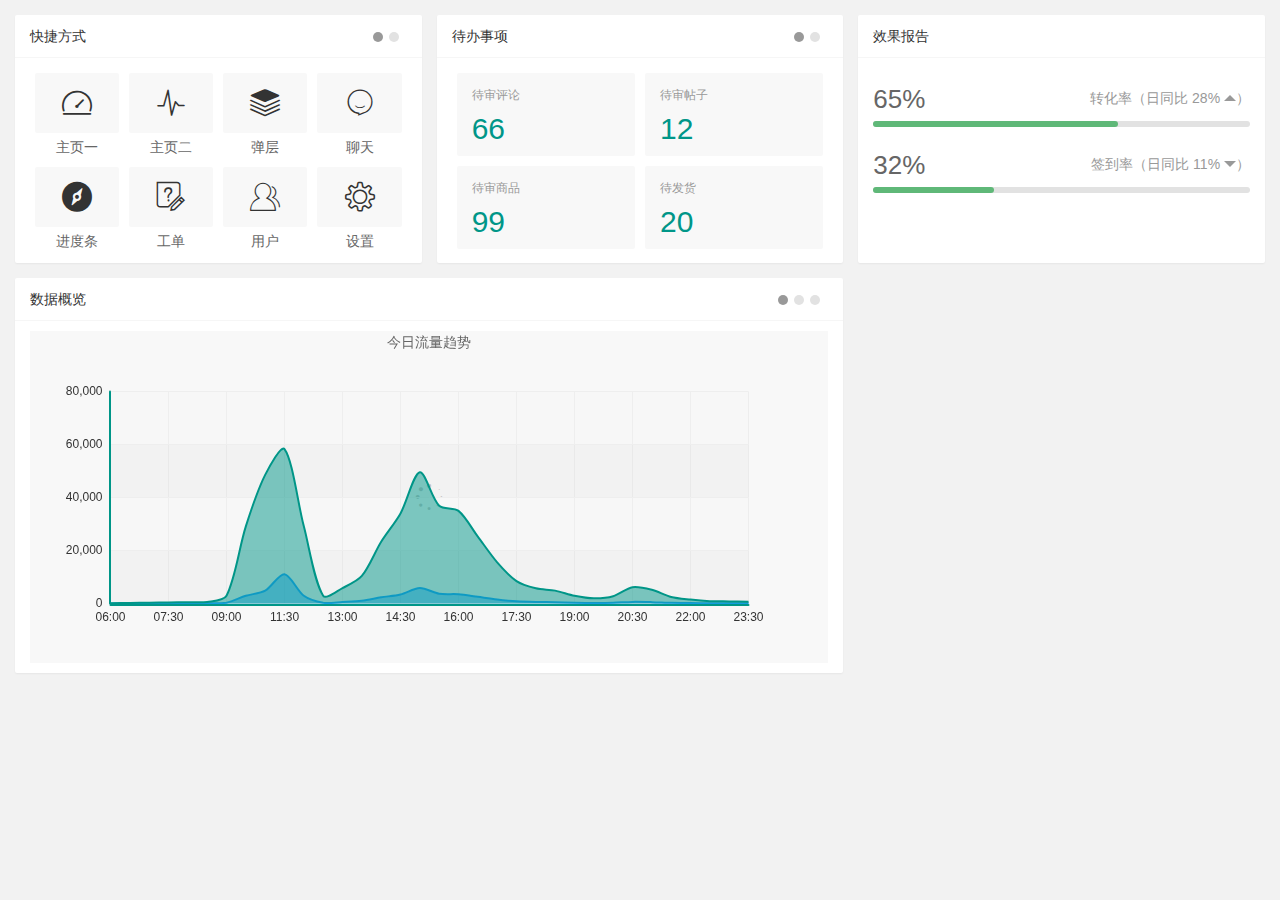
==== page/main.html @ 902f7e45 "a" ====
<!DOCTYPE html>
<html>

<head>
	<meta charset="utf-8">
	<title>首页--layui后台管理模板</title>
	<meta name="renderer" content="webkit">
	<meta http-equiv="X-UA-Compatible" content="IE=edge,chrome=1">
	<meta name="viewport" content="width=device-width, initial-scale=1, maximum-scale=1">
	<meta name="apple-mobile-web-app-status-bar-style" content="black">
	<meta name="apple-mobile-web-app-capable" content="yes">
	<meta name="format-detection" content="telephone=no">
	<link rel="stylesheet" href="../layui/css/layui.css" media="all" />
	<link rel="stylesheet" href="../css/main.css" media="all" />
</head>

<body class="childrenBody">
	<div class="layui-fluid">
		<div class="layui-row layui-col-space15">
			<div class="layui-col-md8">
				<div class="layui-row layui-col-space15">
					<div class="layui-col-md6">
						<div class="layui-card">
							<div class="layui-card-header">快捷方式</div>
							<div class="layui-card-body">
								<div class="layui-carousel layadmin-carousel layadmin-shortcut">
									<div carousel-item>
										<ul class="layui-row layui-col-space10">
											<li class="layui-col-xs3">
												<a data-url="page/404.html">
													<i class="layui-icon layui-icon-console"></i>
													<cite>主页一</cite>
												</a>
											</li>
											<li class="layui-col-xs3">
												<a data-url="home/homepage2.html">
													<i class="layui-icon layui-icon-chart"></i>
													<cite>主页二</cite>
												</a>
											</li>
											<li class="layui-col-xs3">
												<a data-url="component/layer/list.html">
													<i class="layui-icon layui-icon-template-1"></i>
													<cite>弹层</cite>
												</a>
											</li>
											<li class="layui-col-xs3">
												<a layadmin-event="im">
													<i class="layui-icon layui-icon-chat"></i>
													<cite>聊天</cite>
												</a>
											</li>
											<li class="layui-col-xs3">
												<a data-url="component/progress/index.html">
													<i class="layui-icon layui-icon-find-fill"></i>
													<cite>进度条</cite>
												</a>
											</li>
											<li class="layui-col-xs3">
												<a data-url="app/workorder/list.html">
													<i class="layui-icon layui-icon-survey"></i>
													<cite>工单</cite>
												</a>
											</li>
											<li class="layui-col-xs3">
												<a data-url="user/user/list.html">
													<i class="layui-icon layui-icon-user"></i>
													<cite>用户</cite>
												</a>
											</li>
											<li class="layui-col-xs3">
												<a data-url="set/system/website.html">
													<i class="layui-icon layui-icon-set"></i>
													<cite>设置</cite>
												</a>
											</li>
										</ul>
										<ul class="layui-row layui-col-space10">
											<li class="layui-col-xs3">
												<a data-url="home/homepage1.html">
													<i class="layui-icon layui-icon-console"></i>
													<cite>主页一</cite>
												</a>
											</li>
											<li class="layui-col-xs3">
												<a data-url="home/homepage2.html">
													<i class="layui-icon layui-icon-chart"></i>
													<cite>主页二</cite>
												</a>
											</li>
										</ul>
									</div>
								</div>
							</div>
						</div>
					</div>
					<div class="layui-col-md6">
						<div class="layui-card">
							<div class="layui-card-header">待办事项</div>
							<div class="layui-card-body">
								<div class="layui-carousel layadmin-carousel layadmin-backlog">
									<div carousel-item>
										<ul class="layui-row layui-col-space10">
											<li class="layui-col-xs6">
												<a data-url="app/content/comment.html" class="layadmin-backlog-body">
													<h3>待审评论</h3>
													<p><cite>66</cite></p>
												</a>
											</li>
											<li class="layui-col-xs6">
												<a data-url="app/forum/list.html" class="layadmin-backlog-body">
													<h3>待审帖子</h3>
													<p><cite>12</cite></p>
												</a>
											</li>
											<li class="layui-col-xs6">
												<a data-url="template/goodslist.html" class="layadmin-backlog-body">
													<h3>待审商品</h3>
													<p><cite>99</cite></p>
												</a>
											</li>
											<li class="layui-col-xs6">
												<a href="javascript:;" onclick="layer.tips('不跳转', this, {tips: 3});"
													class="layadmin-backlog-body">
													<h3>待发货</h3>
													<p><cite>20</cite></p>
												</a>
											</li>
										</ul>
										<ul class="layui-row layui-col-space10">
											<li class="layui-col-xs6">
												<a href="javascript:;" class="layadmin-backlog-body">
													<h3>待审友情链接</h3>
													<p><cite style="color: #FF5722;">5</cite></p>
												</a>
											</li>
										</ul>
									</div>
								</div>
							</div>
						</div>
					</div>
					<div class="layui-col-md12">
						<div class="layui-card">
							<div class="layui-card-header">数据概览</div>
							<div class="layui-card-body">

								<div class="layui-carousel layadmin-carousel layadmin-dataview" data-anim="fade"
									lay-filter="carousel-dataview">
									<div carousel-item id="carousel-dataview">
										<div><i class="layui-icon layui-icon-loading1 layadmin-loading"></i></div>
										<div></div>
										<div></div>
									</div>
								</div>

							</div>
						</div>
					</div>
				</div>
			</div>
			<div class="layui-col-md4">
				<div class="layui-card">
					<div class="layui-card-header">效果报告</div>
					<div class="layui-card-body layadmin-takerates">
						<div class="layui-progress" lay-showPercent="yes">
							<h3>转化率（日同比 28% <span class="layui-edge layui-edge-top" lay-tips="增长"
									lay-offset="-15"></span>）</h3>
							<div class="layui-progress-bar" lay-percent="65%"></div>
						</div>
						<div class="layui-progress" lay-showPercent="yes">
							<h3>签到率（日同比 11% <span class="layui-edge layui-edge-bottom" lay-tips="下降"
									lay-offset="-15"></span>）</h3>
							<div class="layui-progress-bar" lay-percent="32%"></div>
						</div>
					</div>
				</div>
			</div>
		</div>
	</div>

	<script type="text/javascript" src="../layui/layui.js"></script>
	<script type="text/javascript" src="../js/main.js"></script>
</body>

</html>
---- layui/css/layui.css ----
/** layui-v2.5.5 MIT License By https://www.layui.com */
 .layui-inline,img{display:inline-block;vertical-align:middle}h1,h2,h3,h4,h5,h6{font-weight:400}.layui-edge,.layui-header,.layui-inline,.layui-main{position:relative}.layui-body,.layui-edge,.layui-elip{overflow:hidden}.layui-btn,.layui-edge,.layui-inline,img{vertical-align:middle}.layui-btn,.layui-disabled,.layui-icon,.layui-unselect{-moz-user-select:none;-webkit-user-select:none;-ms-user-select:none}.layui-elip,.layui-form-checkbox span,.layui-form-pane .layui-form-label{text-overflow:ellipsis;white-space:nowrap}.layui-breadcrumb,.layui-tree-btnGroup{visibility:hidden}blockquote,body,button,dd,div,dl,dt,form,h1,h2,h3,h4,h5,h6,input,li,ol,p,pre,td,textarea,th,ul{margin:0;padding:0;-webkit-tap-highlight-color:rgba(0,0,0,0)}a:active,a:hover{outline:0}img{border:none}li{list-style:none}table{border-collapse:collapse;border-spacing:0}h4,h5,h6{font-size:100%}button,input,optgroup,option,select,textarea{font-family:inherit;font-size:inherit;font-style:inherit;font-weight:inherit;outline:0}pre{white-space:pre-wrap;white-space:-moz-pre-wrap;white-space:-pre-wrap;white-space:-o-pre-wrap;word-wrap:break-word}body{line-height:24px;font:14px Helvetica Neue,Helvetica,PingFang SC,Tahoma,Arial,sans-serif}hr{height:1px;margin:10px 0;border:0;clear:both}a{color:#333;text-decoration:none}a:hover{color:#777}a cite{font-style:normal;*cursor:pointer}.layui-border-box,.layui-border-box *{box-sizing:border-box}.layui-box,.layui-box *{box-sizing:content-box}.layui-clear{clear:both;*zoom:1}.layui-clear:after{content:'\20';clear:both;*zoom:1;display:block;height:0}.layui-inline{*display:inline;*zoom:1}.layui-edge{display:inline-block;width:0;height:0;border-width:6px;border-style:dashed;border-color:transparent}.layui-edge-top{top:-4px;border-bottom-color:#999;border-bottom-style:solid}.layui-edge-right{border-left-color:#999;border-left-style:solid}.layui-edge-bottom{top:2px;border-top-color:#999;border-top-style:solid}.layui-edge-left{border-right-color:#999;border-right-style:solid}.layui-disabled,.layui-disabled:hover{color:#d2d2d2!important;cursor:not-allowed!important}.layui-circle{border-radius:100%}.layui-show{display:block!important}.layui-hide{display:none!important}@font-face{font-family:layui-icon;src:url(../font/iconfont.eot?v=250);src:url(../font/iconfont.eot?v=250#iefix) format('embedded-opentype'),url(../font/iconfont.woff2?v=250) format('woff2'),url(../font/iconfont.woff?v=250) format('woff'),url(../font/iconfont.ttf?v=250) format('truetype'),url(../font/iconfont.svg?v=250#layui-icon) format('svg')}.layui-icon{font-family:layui-icon!important;font-size:16px;font-style:normal;-webkit-font-smoothing:antialiased;-moz-osx-font-smoothing:grayscale}.layui-icon-reply-fill:before{content:"\e611"}.layui-icon-set-fill:before{content:"\e614"}.layui-icon-menu-fill:before{content:"\e60f"}.layui-icon-search:before{content:"\e615"}.layui-icon-share:before{content:"\e641"}.layui-icon-set-sm:before{content:"\e620"}.layui-icon-engine:before{content:"\e628"}.layui-icon-close:before{content:"\1006"}.layui-icon-close-fill:before{content:"\1007"}.layui-icon-chart-screen:before{content:"\e629"}.layui-icon-star:before{content:"\e600"}.layui-icon-circle-dot:before{content:"\e617"}.layui-icon-chat:before{content:"\e606"}.layui-icon-release:before{content:"\e609"}.layui-icon-list:before{content:"\e60a"}.layui-icon-chart:before{content:"\e62c"}.layui-icon-ok-circle:before{content:"\1005"}.layui-icon-layim-theme:before{content:"\e61b"}.layui-icon-table:before{content:"\e62d"}.layui-icon-right:before{content:"\e602"}.layui-icon-left:before{content:"\e603"}.layui-icon-cart-simple:before{content:"\e698"}.layui-icon-face-cry:before{content:"\e69c"}.layui-icon-face-smile:before{content:"\e6af"}.layui-icon-survey:before{content:"\e6b2"}.layui-icon-tree:before{content:"\e62e"}.layui-icon-upload-circle:before{content:"\e62f"}.layui-icon-add-circle:before{content:"\e61f"}.layui-icon-download-circle:before{content:"\e601"}.layui-icon-templeate-1:before{content:"\e630"}.layui-icon-util:before{content:"\e631"}.layui-icon-face-surprised:before{content:"\e664"}.layui-icon-edit:before{content:"\e642"}.layui-icon-speaker:before{content:"\e645"}.layui-icon-down:before{content:"\e61a"}.layui-icon-file:before{content:"\e621"}.layui-icon-layouts:before{content:"\e632"}.layui-icon-rate-half:before{content:"\e6c9"}.layui-icon-add-circle-fine:before{content:"\e608"}.layui-icon-prev-circle:before{content:"\e633"}.layui-icon-read:before{content:"\e705"}.layui-icon-404:before{content:"\e61c"}.layui-icon-carousel:before{content:"\e634"}.layui-icon-help:before{content:"\e607"}.layui-icon-code-circle:before{content:"\e635"}.layui-icon-water:before{content:"\e636"}.layui-icon-username:before{content:"\e66f"}.layui-icon-find-fill:before{content:"\e670"}.layui-icon-about:before{content:"\e60b"}.layui-icon-location:before{content:"\e715"}.layui-icon-up:before{content:"\e619"}.layui-icon-pause:before{content:"\e651"}.layui-icon-date:before{content:"\e637"}.layui-icon-layim-uploadfile:before{content:"\e61d"}.layui-icon-delete:before{content:"\e640"}.layui-icon-play:before{content:"\e652"}.layui-icon-top:before{content:"\e604"}.layui-icon-friends:before{content:"\e612"}.layui-icon-refresh-3:before{content:"\e9aa"}.layui-icon-ok:before{content:"\e605"}.layui-icon-layer:before{content:"\e638"}.layui-icon-face-smile-fine:before{content:"\e60c"}.layui-icon-dollar:before{content:"\e659"}.layui-icon-group:before{content:"\e613"}.layui-icon-layim-download:before{content:"\e61e"}.layui-icon-picture-fine:before{content:"\e60d"}.layui-icon-link:before{content:"\e64c"}.layui-icon-diamond:before{content:"\e735"}.layui-icon-log:before{content:"\e60e"}.layui-icon-rate-solid:before{content:"\e67a"}.layui-icon-fonts-del:before{content:"\e64f"}.layui-icon-unlink:before{content:"\e64d"}.layui-icon-fonts-clear:before{content:"\e639"}.layui-icon-triangle-r:before{content:"\e623"}.layui-icon-circle:before{content:"\e63f"}.layui-icon-radio:before{content:"\e643"}.layui-icon-align-center:before{content:"\e647"}.layui-icon-align-right:before{content:"\e648"}.layui-icon-align-left:before{content:"\e649"}.layui-icon-loading-1:before{content:"\e63e"}.layui-icon-return:before{content:"\e65c"}.layui-icon-fonts-strong:before{content:"\e62b"}.layui-icon-upload:before{content:"\e67c"}.layui-icon-dialogue:before{content:"\e63a"}.layui-icon-video:before{content:"\e6ed"}.layui-icon-headset:before{content:"\e6fc"}.layui-icon-cellphone-fine:before{content:"\e63b"}.layui-icon-add-1:before{content:"\e654"}.layui-icon-face-smile-b:before{content:"\e650"}.layui-icon-fonts-html:before{content:"\e64b"}.layui-icon-form:before{content:"\e63c"}.layui-icon-cart:before{content:"\e657"}.layui-icon-camera-fill:before{content:"\e65d"}.layui-icon-tabs:before{content:"\e62a"}.layui-icon-fonts-code:before{content:"\e64e"}.layui-icon-fire:before{content:"\e756"}.layui-icon-set:before{content:"\e716"}.layui-icon-fonts-u:before{content:"\e646"}.layui-icon-triangle-d:before{content:"\e625"}.layui-icon-tips:before{content:"\e702"}.layui-icon-picture:before{content:"\e64a"}.layui-icon-more-vertical:before{content:"\e671"}.layui-icon-flag:before{content:"\e66c"}.layui-icon-loading:before{content:"\e63d"}.layui-icon-fonts-i:before{content:"\e644"}.layui-icon-refresh-1:before{content:"\e666"}.layui-icon-rmb:before{content:"\e65e"}.layui-icon-home:before{content:"\e68e"}.layui-icon-user:before{content:"\e770"}.layui-icon-notice:before{content:"\e667"}.layui-icon-login-weibo:before{content:"\e675"}.layui-icon-voice:before{content:"\e688"}.layui-icon-upload-drag:before{content:"\e681"}.layui-icon-login-qq:before{content:"\e676"}.layui-icon-snowflake:before{content:"\e6b1"}.layui-icon-file-b:before{content:"\e655"}.layui-icon-template:before{content:"\e663"}.layui-icon-auz:before{content:"\e672"}.layui-icon-console:before{content:"\e665"}.layui-icon-app:before{content:"\e653"}.layui-icon-prev:before{content:"\e65a"}.layui-icon-website:before{content:"\e7ae"}.layui-icon-next:before{content:"\e65b"}.layui-icon-component:before{content:"\e857"}.layui-icon-more:before{content:"\e65f"}.layui-icon-login-wechat:before{content:"\e677"}.layui-icon-shrink-right:before{content:"\e668"}.layui-icon-spread-left:before{content:"\e66b"}.layui-icon-camera:before{content:"\e660"}.layui-icon-note:before{content:"\e66e"}.layui-icon-refresh:before{content:"\e669"}.layui-icon-female:before{content:"\e661"}.layui-icon-male:before{content:"\e662"}.layui-icon-password:before{content:"\e673"}.layui-icon-senior:before{content:"\e674"}.layui-icon-theme:before{content:"\e66a"}.layui-icon-tread:before{content:"\e6c5"}.layui-icon-praise:before{content:"\e6c6"}.layui-icon-star-fill:before{content:"\e658"}.layui-icon-rate:before{content:"\e67b"}.layui-icon-template-1:before{content:"\e656"}.layui-icon-vercode:before{content:"\e679"}.layui-icon-cellphone:before{content:"\e678"}.layui-icon-screen-full:before{content:"\e622"}.layui-icon-screen-restore:before{content:"\e758"}.layui-icon-cols:before{content:"\e610"}.layui-icon-export:before{content:"\e67d"}.layui-icon-print:before{content:"\e66d"}.layui-icon-slider:before{content:"\e714"}.layui-icon-addition:before{content:"\e624"}.layui-icon-subtraction:before{content:"\e67e"}.layui-icon-service:before{content:"\e626"}.layui-icon-transfer:before{content:"\e691"}.layui-main{width:1140px;margin:0 auto}.layui-header{z-index:1000;height:60px}.layui-header a:hover{transition:all .5s;-webkit-transition:all .5s}.layui-side{position:fixed;left:0;top:0;bottom:0;z-index:999;width:200px;overflow-x:hidden}.layui-side-scroll{position:relative;width:220px;height:100%;overflow-x:hidden}.layui-body{position:absolute;left:200px;right:0;top:0;bottom:0;z-index:998;width:auto;overflow-y:auto;box-sizing:border-box}.layui-layout-body{overflow:hidden}.layui-layout-admin .layui-header{background-color:#23262E}.layui-layout-admin .layui-side{top:60px;width:200px;overflow-x:hidden}.layui-layout-admin .layui-body{position:fixed;top:60px;bottom:0}.layui-layout-admin .layui-main{width:auto;margin:0 15px}.layui-layout-admin .layui-footer{position:fixed;left:200px;right:0;bottom:0;height:44px;line-height:44px;padding:0 15px;background-color:#eee}.layui-layout-admin .layui-logo{position:absolute;left:0;top:0;width:200px;height:100%;line-height:60px;text-align:center;color:#009688;font-size:16px}.layui-layout-admin .layui-header .layui-nav{background:0 0}.layui-layout-left{position:absolute!important;left:200px;top:0}.layui-layout-right{position:absolute!important;right:0;top:0}.layui-container{position:relative;margin:0 auto;padding:0 15px;box-sizing:border-box}.layui-fluid{position:relative;margin:0 auto;padding:0 15px}.layui-row:after,.layui-row:before{content:'';display:block;clear:both}.layui-col-lg1,.layui-col-lg10,.layui-col-lg11,.layui-col-lg12,.layui-col-lg2,.layui-col-lg3,.layui-col-lg4,.layui-col-lg5,.layui-col-lg6,.layui-col-lg7,.layui-col-lg8,.layui-col-lg9,.layui-col-md1,.layui-col-md10,.layui-col-md11,.layui-col-md12,.layui-col-md2,.layui-col-md3,.layui-col-md4,.layui-col-md5,.layui-col-md6,.layui-col-md7,.layui-col-md8,.layui-col-md9,.layui-col-sm1,.layui-col-sm10,.layui-col-sm11,.layui-col-sm12,.layui-col-sm2,.layui-col-sm3,.layui-col-sm4,.layui-col-sm5,.layui-col-sm6,.layui-col-sm7,.layui-col-sm8,.layui-col-sm9,.layui-col-xs1,.layui-col-xs10,.layui-col-xs11,.layui-col-xs12,.layui-col-xs2,.layui-col-xs3,.layui-col-xs4,.layui-col-xs5,.layui-col-xs6,.layui-col-xs7,.layui-col-xs8,.layui-col-xs9{position:relative;display:block;box-sizing:border-box}.layui-col-xs1,.layui-col-xs10,.layui-col-xs11,.layui-col-xs12,.layui-col-xs2,.layui-col-xs3,.layui-col-xs4,.layui-col-xs5,.layui-col-xs6,.layui-col-xs7,.layui-col-xs8,.layui-col-xs9{float:left}.layui-col-xs1{width:8.33333333%}.layui-col-xs2{width:16.66666667%}.layui-col-xs3{width:25%}.layui-col-xs4{width:33.33333333%}.layui-col-xs5{width:41.66666667%}.layui-col-xs6{width:50%}.layui-col-xs7{width:58.33333333%}.layui-col-xs8{width:66.66666667%}.layui-col-xs9{width:75%}.layui-col-xs10{width:83.33333333%}.layui-col-xs11{width:91.66666667%}.layui-col-xs12{width:100%}.layui-col-xs-offset1{margin-left:8.33333333%}.layui-col-xs-offset2{margin-left:16.66666667%}.layui-col-xs-offset3{margin-left:25%}.layui-col-xs-offset4{margin-left:33.33333333%}.layui-col-xs-offset5{margin-left:41.66666667%}.layui-col-xs-offset6{margin-left:50%}.layui-col-xs-offset7{margin-left:58.33333333%}.layui-col-xs-offset8{margin-left:66.66666667%}.layui-col-xs-offset9{margin-left:75%}.layui-col-xs-offset10{margin-left:83.33333333%}.layui-col-xs-offset11{margin-left:91.66666667%}.layui-col-xs-offset12{margin-left:100%}@media screen and (max-width:768px){.layui-hide-xs{display:none!important}.layui-show-xs-block{display:block!important}.layui-show-xs-inline{display:inline!important}.layui-show-xs-inline-block{display:inline-block!important}}@media screen and (min-width:768px){.layui-container{width:750px}.layui-hide-sm{display:none!important}.layui-show-sm-block{display:block!important}.layui-show-sm-inline{display:inline!important}.layui-show-sm-inline-block{display:inline-block!important}.layui-col-sm1,.layui-col-sm10,.layui-col-sm11,.layui-col-sm12,.layui-col-sm2,.layui-col-sm3,.layui-col-sm4,.layui-col-sm5,.layui-col-sm6,.layui-col-sm7,.layui-col-sm8,.layui-col-sm9{float:left}.layui-col-sm1{width:8.33333333%}.layui-col-sm2{width:16.66666667%}.layui-col-sm3{width:25%}.layui-col-sm4{width:33.33333333%}.layui-col-sm5{width:41.66666667%}.layui-col-sm6{width:50%}.layui-col-sm7{width:58.33333333%}.layui-col-sm8{width:66.66666667%}.layui-col-sm9{width:75%}.layui-col-sm10{width:83.33333333%}.layui-col-sm11{width:91.66666667%}.layui-col-sm12{width:100%}.layui-col-sm-offset1{margin-left:8.33333333%}.layui-col-sm-offset2{margin-left:16.66666667%}.layui-col-sm-offset3{margin-left:25%}.layui-col-sm-offset4{margin-left:33.33333333%}.layui-col-sm-offset5{margin-left:41.66666667%}.layui-col-sm-offset6{margin-left:50%}.layui-col-sm-offset7{margin-left:58.33333333%}.layui-col-sm-offset8{margin-left:66.66666667%}.layui-col-sm-offset9{margin-left:75%}.layui-col-sm-offset10{margin-left:83.33333333%}.layui-col-sm-offset11{margin-left:91.66666667%}.layui-col-sm-offset12{margin-left:100%}}@media screen and (min-width:992px){.layui-container{width:970px}.layui-hide-md{display:none!important}.layui-show-md-block{display:block!important}.layui-show-md-inline{display:inline!important}.layui-show-md-inline-block{display:inline-block!important}.layui-col-md1,.layui-col-md10,.layui-col-md11,.layui-col-md12,.layui-col-md2,.layui-col-md3,.layui-col-md4,.layui-col-md5,.layui-col-md6,.layui-col-md7,.layui-col-md8,.layui-col-md9{float:left}.layui-col-md1{width:8.33333333%}.layui-col-md2{width:16.66666667%}.layui-col-md3{width:25%}.layui-col-md4{width:33.33333333%}.layui-col-md5{width:41.66666667%}.layui-col-md6{width:50%}.layui-col-md7{width:58.33333333%}.layui-col-md8{width:66.66666667%}.layui-col-md9{width:75%}.layui-col-md10{width:83.33333333%}.layui-col-md11{width:91.66666667%}.layui-col-md12{width:100%}.layui-col-md-offset1{margin-left:8.33333333%}.layui-col-md-offset2{margin-left:16.66666667%}.layui-col-md-offset3{margin-left:25%}.layui-col-md-offset4{margin-left:33.33333333%}.layui-col-md-offset5{margin-left:41.66666667%}.layui-col-md-offset6{margin-left:50%}.layui-col-md-offset7{margin-left:58.33333333%}.layui-col-md-offset8{margin-left:66.66666667%}.layui-col-md-offset9{margin-left:75%}.layui-col-md-offset10{margin-left:83.33333333%}.layui-col-md-offset11{margin-left:91.66666667%}.layui-col-md-offset12{margin-left:100%}}@media screen and (min-width:1200px){.layui-container{width:1170px}.layui-hide-lg{display:none!important}.layui-show-lg-block{display:block!important}.layui-show-lg-inline{display:inline!important}.layui-show-lg-inline-block{display:inline-block!important}.layui-col-lg1,.layui-col-lg10,.layui-col-lg11,.layui-col-lg12,.layui-col-lg2,.layui-col-lg3,.layui-col-lg4,.layui-col-lg5,.layui-col-lg6,.layui-col-lg7,.layui-col-lg8,.layui-col-lg9{float:left}.layui-col-lg1{width:8.33333333%}.layui-col-lg2{width:16.66666667%}.layui-col-lg3{width:25%}.layui-col-lg4{width:33.33333333%}.layui-col-lg5{width:41.66666667%}.layui-col-lg6{width:50%}.layui-col-lg7{width:58.33333333%}.layui-col-lg8{width:66.66666667%}.layui-col-lg9{width:75%}.layui-col-lg10{width:83.33333333%}.layui-col-lg11{width:91.66666667%}.layui-col-lg12{width:100%}.layui-col-lg-offset1{margin-left:8.33333333%}.layui-col-lg-offset2{margin-left:16.66666667%}.layui-col-lg-offset3{margin-left:25%}.layui-col-lg-offset4{margin-left:33.33333333%}.layui-col-lg-offset5{margin-left:41.66666667%}.layui-col-lg-offset6{margin-left:50%}.layui-col-lg-offset7{margin-left:58.33333333%}.layui-col-lg-offset8{margin-left:66.66666667%}.layui-col-lg-offset9{margin-left:75%}.layui-col-lg-offset10{margin-left:83.33333333%}.layui-col-lg-offset11{margin-left:91.66666667%}.layui-col-lg-offset12{margin-left:100%}}.layui-col-space1{margin:-.5px}.layui-col-space1>*{padding:.5px}.layui-col-space3{margin:-1.5px}.layui-col-space3>*{padding:1.5px}.layui-col-space5{margin:-2.5px}.layui-col-space5>*{padding:2.5px}.layui-col-space8{margin:-3.5px}.layui-col-space8>*{padding:3.5px}.layui-col-space10{margin:-5px}.layui-col-space10>*{padding:5px}.layui-col-space12{margin:-6px}.layui-col-space12>*{padding:6px}.layui-col-space15{margin:-7.5px}.layui-col-space15>*{padding:7.5px}.layui-col-space18{margin:-9px}.layui-col-space18>*{padding:9px}.layui-col-space20{margin:-10px}.layui-col-space20>*{padding:10px}.layui-col-space22{margin:-11px}.layui-col-space22>*{padding:11px}.layui-col-space25{margin:-12.5px}.layui-col-space25>*{padding:12.5px}.layui-col-space30{margin:-15px}.layui-col-space30>*{padding:15px}.layui-btn,.layui-input,.layui-select,.layui-textarea,.layui-upload-button{outline:0;-webkit-appearance:none;transition:all .3s;-webkit-transition:all .3s;box-sizing:border-box}.layui-elem-quote{margin-bottom:10px;padding:15px;line-height:22px;border-left:5px solid #009688;border-radius:0 2px 2px 0;background-color:#f2f2f2}.layui-quote-nm{border-style:solid;border-width:1px 1px 1px 5px;background:0 0}.layui-elem-field{margin-bottom:10px;padding:0;border-width:1px;border-style:solid}.layui-elem-field legend{margin-left:20px;padding:0 10px;font-size:20px;font-weight:300}.layui-field-title{margin:10px 0 20px;border-width:1px 0 0}.layui-field-box{padding:10px 15px}.layui-field-title .layui-field-box{padding:10px 0}.layui-progress{position:relative;height:6px;border-radius:20px;background-color:#e2e2e2}.layui-progress-bar{position:absolute;left:0;top:0;width:0;max-width:100%;height:6px;border-radius:20px;text-align:right;background-color:#5FB878;transition:all .3s;-webkit-transition:all .3s}.layui-progress-big,.layui-progress-big .layui-progress-bar{height:18px;line-height:18px}.layui-progress-text{position:relative;top:-20px;line-height:18px;font-size:12px;color:#666}.layui-progress-big .layui-progress-text{position:static;padding:0 10px;color:#fff}.layui-collapse{border-width:1px;border-style:solid;border-radius:2px}.layui-colla-content,.layui-colla-item{border-top-width:1px;border-top-style:solid}.layui-colla-item:first-child{border-top:none}.layui-colla-title{position:relative;height:42px;line-height:42px;padding:0 15px 0 35px;color:#333;background-color:#f2f2f2;cursor:pointer;font-size:14px;overflow:hidden}.layui-colla-content{display:none;padding:10px 15px;line-height:22px;color:#666}.layui-colla-icon{position:absolute;left:15px;top:0;font-size:14px}.layui-card{margin-bottom:15px;border-radius:2px;background-color:#fff;box-shadow:0 1px 2px 0 rgba(0,0,0,.05)}.layui-card:last-child{margin-bottom:0}.layui-card-header{position:relative;height:42px;line-height:42px;padding:0 15px;border-bottom:1px solid #f6f6f6;color:#333;border-radius:2px 2px 0 0;font-size:14px}.layui-bg-black,.layui-bg-blue,.layui-bg-cyan,.layui-bg-green,.layui-bg-orange,.layui-bg-red{color:#fff!important}.layui-card-body{position:relative;padding:10px 15px;line-height:24px}.layui-card-body[pad15]{padding:15px}.layui-card-body[pad20]{padding:20px}.layui-card-body .layui-table{margin:5px 0}.layui-card .layui-tab{margin:0}.layui-panel-window{position:relative;padding:15px;border-radius:0;border-top:5px solid #E6E6E6;background-color:#fff}.layui-auxiliar-moving{position:fixed;left:0;right:0;top:0;bottom:0;width:100%;height:100%;background:0 0;z-index:9999999999}.layui-form-label,.layui-form-mid,.layui-form-select,.layui-input-block,.layui-input-inline,.layui-textarea{position:relative}.layui-bg-red{background-color:#FF5722!important}.layui-bg-orange{background-color:#FFB800!important}.layui-bg-green{background-color:#009688!important}.layui-bg-cyan{background-color:#2F4056!important}.layui-bg-blue{background-color:#1E9FFF!important}.layui-bg-black{background-color:#393D49!important}.layui-bg-gray{background-color:#eee!important;color:#666!important}.layui-badge-rim,.layui-colla-content,.layui-colla-item,.layui-collapse,.layui-elem-field,.layui-form-pane .layui-form-item[pane],.layui-form-pane .layui-form-label,.layui-input,.layui-layedit,.layui-layedit-tool,.layui-quote-nm,.layui-select,.layui-tab-bar,.layui-tab-card,.layui-tab-title,.layui-tab-title .layui-this:after,.layui-textarea{border-color:#e6e6e6}.layui-timeline-item:before,hr{background-color:#e6e6e6}.layui-text{line-height:22px;font-size:14px;color:#666}.layui-text h1,.layui-text h2,.layui-text h3{font-weight:500;color:#333}.layui-text h1{font-size:30px}.layui-text h2{font-size:24px}.layui-text h3{font-size:18px}.layui-text a:not(.layui-btn){color:#01AAED}.layui-text a:not(.layui-btn):hover{text-decoration:underline}.layui-text ul{padding:5px 0 5px 15px}.layui-text ul li{margin-top:5px;list-style-type:disc}.layui-text em,.layui-word-aux{color:#999!important;padding:0 5px!important}.layui-btn{display:inline-block;height:38px;line-height:38px;padding:0 18px;background-color:#009688;color:#fff;white-space:nowrap;text-align:center;font-size:14px;border:none;border-radius:2px;cursor:pointer}.layui-btn:hover{opacity:.8;filter:alpha(opacity=80);color:#fff}.layui-btn:active{opacity:1;filter:alpha(opacity=100)}.layui-btn+.layui-btn{margin-left:10px}.layui-btn-container{font-size:0}.layui-btn-container .layui-btn{margin-right:10px;margin-bottom:10px}.layui-btn-container .layui-btn+.layui-btn{margin-left:0}.layui-table .layui-btn-container .layui-btn{margin-bottom:9px}.layui-btn-radius{border-radius:100px}.layui-btn .layui-icon{margin-right:3px;font-size:18px;vertical-align:bottom;vertical-align:middle\9}.layui-btn-primary{border:1px solid #C9C9C9;background-color:#fff;color:#555}.layui-btn-primary:hover{border-color:#009688;color:#333}.layui-btn-normal{background-color:#1E9FFF}.layui-btn-warm{background-color:#FFB800}.layui-btn-danger{background-color:#FF5722}.layui-btn-checked{background-color:#5FB878}.layui-btn-disabled,.layui-btn-disabled:active,.layui-btn-disabled:hover{border:1px solid #e6e6e6;background-color:#FBFBFB;color:#C9C9C9;cursor:not-allowed;opacity:1}.layui-btn-lg{height:44px;line-height:44px;padding:0 25px;font-size:16px}.layui-btn-sm{height:30px;line-height:30px;padding:0 10px;font-size:12px}.layui-btn-sm i{font-size:16px!important}.layui-btn-xs{height:22px;line-height:22px;padding:0 5px;font-size:12px}.layui-btn-xs i{font-size:14px!important}.layui-btn-group{display:inline-block;vertical-align:middle;font-size:0}.layui-btn-group .layui-btn{margin-left:0!important;margin-right:0!important;border-left:1px solid rgba(255,255,255,.5);border-radius:0}.layui-btn-group .layui-btn-primary{border-left:none}.layui-btn-group .layui-btn-primary:hover{border-color:#C9C9C9;color:#009688}.layui-btn-group .layui-btn:first-child{border-left:none;border-radius:2px 0 0 2px}.layui-btn-group .layui-btn-primary:first-child{border-left:1px solid #c9c9c9}.layui-btn-group .layui-btn:last-child{border-radius:0 2px 2px 0}.layui-btn-group .layui-btn+.layui-btn{margin-left:0}.layui-btn-group+.layui-btn-group{margin-left:10px}.layui-btn-fluid{width:100%}.layui-input,.layui-select,.layui-textarea{height:38px;line-height:1.3;line-height:38px\9;border-width:1px;border-style:solid;background-color:#fff;border-radius:2px}.layui-input::-webkit-input-placeholder,.layui-select::-webkit-input-placeholder,.layui-textarea::-webkit-input-placeholder{line-height:1.3}.layui-input,.layui-textarea{display:block;width:100%;padding-left:10px}.layui-input:hover,.layui-textarea:hover{border-color:#D2D2D2!important}.layui-input:focus,.layui-textarea:focus{border-color:#C9C9C9!important}.layui-textarea{min-height:100px;height:auto;line-height:20px;padding:6px 10px;resize:vertical}.layui-select{padding:0 10px}.layui-form input[type=checkbox],.layui-form input[type=radio],.layui-form select{display:none}.layui-form [lay-ignore]{display:initial}.layui-form-item{margin-bottom:15px;clear:both;*zoom:1}.layui-form-item:after{content:'\20';clear:both;*zoom:1;display:block;height:0}.layui-form-label{float:left;display:block;padding:9px 15px;width:80px;font-weight:400;line-height:20px;text-align:right}.layui-form-label-col{display:block;float:none;padding:9px 0;line-height:20px;text-align:left}.layui-form-item .layui-inline{margin-bottom:5px;margin-right:10px}.layui-input-block{margin-left:110px;min-height:36px}.layui-input-inline{display:inline-block;vertical-align:middle}.layui-form-item .layui-input-inline{float:left;width:190px;margin-right:10px}.layui-form-text .layui-input-inline{width:auto}.layui-form-mid{float:left;display:block;padding:9px 0!important;line-height:20px;margin-right:10px}.layui-form-danger+.layui-form-select .layui-input,.layui-form-danger:focus{border-color:#FF5722!important}.layui-form-select .layui-input{padding-right:30px;cursor:pointer}.layui-form-select .layui-edge{position:absolute;right:10px;top:50%;margin-top:-3px;cursor:pointer;border-width:6px;border-top-color:#c2c2c2;border-top-style:solid;transition:all .3s;-webkit-transition:all .3s}.layui-form-select dl{display:none;position:absolute;left:0;top:42px;padding:5px 0;z-index:899;min-width:100%;border:1px solid #d2d2d2;max-height:300px;overflow-y:auto;background-color:#fff;border-radius:2px;box-shadow:0 2px 4px rgba(0,0,0,.12);box-sizing:border-box}.layui-form-select dl dd,.layui-form-select dl dt{padding:0 10px;line-height:36px;white-space:nowrap;overflow:hidden;text-overflow:ellipsis}.layui-form-select dl dt{font-size:12px;color:#999}.layui-form-select dl dd{cursor:pointer}.layui-form-select dl dd:hover{background-color:#f2f2f2;-webkit-transition:.5s all;transition:.5s all}.layui-form-select .layui-select-group dd{padding-left:20px}.layui-form-select dl dd.layui-select-tips{padding-left:10px!important;color:#999}.layui-form-select dl dd.layui-this{background-color:#5FB878;color:#fff}.layui-form-checkbox,.layui-form-select dl dd.layui-disabled{background-color:#fff}.layui-form-selected dl{display:block}.layui-form-checkbox,.layui-form-checkbox *,.layui-form-switch{display:inline-block;vertical-align:middle}.layui-form-selected .layui-edge{margin-top:-9px;-webkit-transform:rotate(180deg);transform:rotate(180deg);margin-top:-3px\9}:root .layui-form-selected .layui-edge{margin-top:-9px\0/IE9}.layui-form-selectup dl{top:auto;bottom:42px}.layui-select-none{margin:5px 0;text-align:center;color:#999}.layui-select-disabled .layui-disabled{border-color:#eee!important}.layui-select-disabled .layui-edge{border-top-color:#d2d2d2}.layui-form-checkbox{position:relative;height:30px;line-height:30px;margin-right:10px;padding-right:30px;cursor:pointer;font-size:0;-webkit-transition:.1s linear;transition:.1s linear;box-sizing:border-box}.layui-form-checkbox span{padding:0 10px;height:100%;font-size:14px;border-radius:2px 0 0 2px;background-color:#d2d2d2;color:#fff;overflow:hidden}.layui-form-checkbox:hover span{background-color:#c2c2c2}.layui-form-checkbox i{position:absolute;right:0;top:0;width:30px;height:28px;border:1px solid #d2d2d2;border-left:none;border-radius:0 2px 2px 0;color:#fff;font-size:20px;text-align:center}.layui-form-checkbox:hover i{border-color:#c2c2c2;color:#c2c2c2}.layui-form-checked,.layui-form-checked:hover{border-color:#5FB878}.layui-form-checked span,.layui-form-checked:hover span{background-color:#5FB878}.layui-form-checked i,.layui-form-checked:hover i{color:#5FB878}.layui-form-item .layui-form-checkbox{margin-top:4px}.layui-form-checkbox[lay-skin=primary]{height:auto!important;line-height:normal!important;min-width:18px;min-height:18px;border:none!important;margin-right:0;padding-left:28px;padding-right:0;background:0 0}.layui-form-checkbox[lay-skin=primary] span{padding-left:0;padding-right:15px;line-height:18px;background:0 0;color:#666}.layui-form-checkbox[lay-skin=primary] i{right:auto;left:0;width:16px;height:16px;line-height:16px;border:1px solid #d2d2d2;font-size:12px;border-radius:2px;background-color:#fff;-webkit-transition:.1s linear;transition:.1s linear}.layui-form-checkbox[lay-skin=primary]:hover i{border-color:#5FB878;color:#fff}.layui-form-checked[lay-skin=primary] i{border-color:#5FB878!important;background-color:#5FB878;color:#fff}.layui-checkbox-disbaled[lay-skin=primary] span{background:0 0!important;color:#c2c2c2}.layui-checkbox-disbaled[lay-skin=primary]:hover i{border-color:#d2d2d2}.layui-form-item .layui-form-checkbox[lay-skin=primary]{margin-top:10px}.layui-form-switch{position:relative;height:22px;line-height:22px;min-width:35px;padding:0 5px;margin-top:8px;border:1px solid #d2d2d2;border-radius:20px;cursor:pointer;background-color:#fff;-webkit-transition:.1s linear;transition:.1s linear}.layui-form-switch i{position:absolute;left:5px;top:3px;width:16px;height:16px;border-radius:20px;background-color:#d2d2d2;-webkit-transition:.1s linear;transition:.1s linear}.layui-form-switch em{position:relative;top:0;width:25px;margin-left:21px;padding:0!important;text-align:center!important;color:#999!important;font-style:normal!important;font-size:12px}.layui-form-onswitch{border-color:#5FB878;background-color:#5FB878}.layui-checkbox-disbaled,.layui-checkbox-disbaled i{border-color:#e2e2e2!important}.layui-form-onswitch i{left:100%;margin-left:-21px;background-color:#fff}.layui-form-onswitch em{margin-left:5px;margin-right:21px;color:#fff!important}.layui-checkbox-disbaled span{background-color:#e2e2e2!important}.layui-checkbox-disbaled:hover i{color:#fff!important}[lay-radio]{display:none}.layui-form-radio,.layui-form-radio *{display:inline-block;vertical-align:middle}.layui-form-radio{line-height:28px;margin:6px 10px 0 0;padding-right:10px;cursor:pointer;font-size:0}.layui-form-radio *{font-size:14px}.layui-form-radio>i{margin-right:8px;font-size:22px;color:#c2c2c2}.layui-form-radio>i:hover,.layui-form-radioed>i{color:#5FB878}.layui-radio-disbaled>i{color:#e2e2e2!important}.layui-form-pane .layui-form-label{width:110px;padding:8px 15px;height:38px;line-height:20px;border-width:1px;border-style:solid;border-radius:2px 0 0 2px;text-align:center;background-color:#FBFBFB;overflow:hidden;box-sizing:border-box}.layui-form-pane .layui-input-inline{margin-left:-1px}.layui-form-pane .layui-input-block{margin-left:110px;left:-1px}.layui-form-pane .layui-input{border-radius:0 2px 2px 0}.layui-form-pane .layui-form-text .layui-form-label{float:none;width:100%;border-radius:2px;box-sizing:border-box;text-align:left}.layui-form-pane .layui-form-text .layui-input-inline{display:block;margin:0;top:-1px;clear:both}.layui-form-pane .layui-form-text .layui-input-block{margin:0;left:0;top:-1px}.layui-form-pane .layui-form-text .layui-textarea{min-height:100px;border-radius:0 0 2px 2px}.layui-form-pane .layui-form-checkbox{margin:4px 0 4px 10px}.layui-form-pane .layui-form-radio,.layui-form-pane .layui-form-switch{margin-top:6px;margin-left:10px}.layui-form-pane .layui-form-item[pane]{position:relative;border-width:1px;border-style:solid}.layui-form-pane .layui-form-item[pane] .layui-form-label{position:absolute;left:0;top:0;height:100%;border-width:0 1px 0 0}.layui-form-pane .layui-form-item[pane] .layui-input-inline{margin-left:110px}@media screen and (max-width:450px){.layui-form-item .layui-form-label{text-overflow:ellipsis;overflow:hidden;white-space:nowrap}.layui-form-item .layui-inline{display:block;margin-right:0;margin-bottom:20px;clear:both}.layui-form-item .layui-inline:after{content:'\20';clear:both;display:block;height:0}.layui-form-item .layui-input-inline{display:block;float:none;left:-3px;width:auto;margin:0 0 10px 112px}.layui-form-item .layui-input-inline+.layui-form-mid{margin-left:110px;top:-5px;padding:0}.layui-form-item .layui-form-checkbox{margin-right:5px;margin-bottom:5px}}.layui-layedit{border-width:1px;border-style:solid;border-radius:2px}.layui-layedit-tool{padding:3px 5px;border-bottom-width:1px;border-bottom-style:solid;font-size:0}.layedit-tool-fixed{position:fixed;top:0;border-top:1px solid #e2e2e2}.layui-layedit-tool .layedit-tool-mid,.layui-layedit-tool .layui-icon{display:inline-block;vertical-align:middle;text-align:center;font-size:14px}.layui-layedit-tool .layui-icon{position:relative;width:32px;height:30px;line-height:30px;margin:3px 5px;color:#777;cursor:pointer;border-radius:2px}.layui-layedit-tool .layui-icon:hover{color:#393D49}.layui-layedit-tool .layui-icon:active{color:#000}.layui-layedit-tool .layedit-tool-active{background-color:#e2e2e2;color:#000}.layui-layedit-tool .layui-disabled,.layui-layedit-tool .layui-disabled:hover{color:#d2d2d2;cursor:not-allowed}.layui-layedit-tool .layedit-tool-mid{width:1px;height:18px;margin:0 10px;background-color:#d2d2d2}.layedit-tool-html{width:50px!important;font-size:30px!important}.layedit-tool-b,.layedit-tool-code,.layedit-tool-help{font-size:16px!important}.layedit-tool-d,.layedit-tool-face,.layedit-tool-image,.layedit-tool-unlink{font-size:18px!important}.layedit-tool-image input{position:absolute;font-size:0;left:0;top:0;width:100%;height:100%;opacity:.01;filter:Alpha(opacity=1);cursor:pointer}.layui-layedit-iframe iframe{display:block;width:100%}#LAY_layedit_code{overflow:hidden}.layui-laypage{display:inline-block;*display:inline;*zoom:1;vertical-align:middle;margin:10px 0;font-size:0}.layui-laypage>a:first-child,.layui-laypage>a:first-child em{border-radius:2px 0 0 2px}.layui-laypage>a:last-child,.layui-laypage>a:last-child em{border-radius:0 2px 2px 0}.layui-laypage>:first-child{margin-left:0!important}.layui-laypage>:last-child{margin-right:0!important}.layui-laypage a,.layui-laypage button,.layui-laypage input,.layui-laypage select,.layui-laypage span{border:1px solid #e2e2e2}.layui-laypage a,.layui-laypage span{display:inline-block;*display:inline;*zoom:1;vertical-align:middle;padding:0 15px;height:28px;line-height:28px;margin:0 -1px 5px 0;background-color:#fff;color:#333;font-size:12px}.layui-flow-more a *,.layui-laypage input,.layui-table-view select[lay-ignore]{display:inline-block}.layui-laypage a:hover{color:#009688}.layui-laypage em{font-style:normal}.layui-laypage .layui-laypage-spr{color:#999;font-weight:700}.layui-laypage a{text-decoration:none}.layui-laypage .layui-laypage-curr{position:relative}.layui-laypage .layui-laypage-curr em{position:relative;color:#fff}.layui-laypage .layui-laypage-curr .layui-laypage-em{position:absolute;left:-1px;top:-1px;padding:1px;width:100%;height:100%;background-color:#009688}.layui-laypage-em{border-radius:2px}.layui-laypage-next em,.layui-laypage-prev em{font-family:Sim sun;font-size:16px}.layui-laypage .layui-laypage-count,.layui-laypage .layui-laypage-limits,.layui-laypage .layui-laypage-refresh,.layui-laypage .layui-laypage-skip{margin-left:10px;margin-right:10px;padding:0;border:none}.layui-laypage .layui-laypage-limits,.layui-laypage .layui-laypage-refresh{vertical-align:top}.layui-laypage .layui-laypage-refresh i{font-size:18px;cursor:pointer}.layui-laypage select{height:22px;padding:3px;border-radius:2px;cursor:pointer}.layui-laypage .layui-laypage-skip{height:30px;line-height:30px;color:#999}.layui-laypage button,.layui-laypage input{height:30px;line-height:30px;border-radius:2px;vertical-align:top;background-color:#fff;box-sizing:border-box}.layui-laypage input{width:40px;margin:0 10px;padding:0 3px;text-align:center}.layui-laypage input:focus,.layui-laypage select:focus{border-color:#009688!important}.layui-laypage button{margin-left:10px;padding:0 10px;cursor:pointer}.layui-table,.layui-table-view{margin:10px 0}.layui-flow-more{margin:10px 0;text-align:center;color:#999;font-size:14px}.layui-flow-more a{height:32px;line-height:32px}.layui-flow-more a *{vertical-align:top}.layui-flow-more a cite{padding:0 20px;border-radius:3px;background-color:#eee;color:#333;font-style:normal}.layui-flow-more a cite:hover{opacity:.8}.layui-flow-more a i{font-size:30px;color:#737383}.layui-table{width:100%;background-color:#fff;color:#666}.layui-table tr{transition:all .3s;-webkit-transition:all .3s}.layui-table th{text-align:left;font-weight:400}.layui-table tbody tr:hover,.layui-table thead tr,.layui-table-click,.layui-table-header,.layui-table-hover,.layui-table-mend,.layui-table-patch,.layui-table-tool,.layui-table-total,.layui-table-total tr,.layui-table[lay-even] tr:nth-child(even){background-color:#f2f2f2}.layui-table td,.layui-table th,.layui-table-col-set,.layui-table-fixed-r,.layui-table-grid-down,.layui-table-header,.layui-table-page,.layui-table-tips-main,.layui-table-tool,.layui-table-total,.layui-table-view,.layui-table[lay-skin=line],.layui-table[lay-skin=row]{border-width:1px;border-style:solid;border-color:#e6e6e6}.layui-table td,.layui-table th{position:relative;padding:9px 15px;min-height:20px;line-height:20px;font-size:14px}.layui-table[lay-skin=line] td,.layui-table[lay-skin=line] th{border-width:0 0 1px}.layui-table[lay-skin=row] td,.layui-table[lay-skin=row] th{border-width:0 1px 0 0}.layui-table[lay-skin=nob] td,.layui-table[lay-skin=nob] th{border:none}.layui-table img{max-width:100px}.layui-table[lay-size=lg] td,.layui-table[lay-size=lg] th{padding:15px 30px}.layui-table-view .layui-table[lay-size=lg] .layui-table-cell{height:40px;line-height:40px}.layui-table[lay-size=sm] td,.layui-table[lay-size=sm] th{font-size:12px;padding:5px 10px}.layui-table-view .layui-table[lay-size=sm] .layui-table-cell{height:20px;line-height:20px}.layui-table[lay-data]{display:none}.layui-table-box{position:relative;overflow:hidden}.layui-table-view .layui-table{position:relative;width:auto;margin:0}.layui-table-view .layui-table[lay-skin=line]{border-width:0 1px 0 0}.layui-table-view .layui-table[lay-skin=row]{border-width:0 0 1px}.layui-table-view .layui-table td,.layui-table-view .layui-table th{padding:5px 0;border-top:none;border-left:none}.layui-table-view .layui-table th.layui-unselect .layui-table-cell span{cursor:pointer}.layui-table-view .layui-table td{cursor:default}.layui-table-view .layui-table td[data-edit=text]{cursor:text}.layui-table-view .layui-form-checkbox[lay-skin=primary] i{width:18px;height:18px}.layui-table-view .layui-form-radio{line-height:0;padding:0}.layui-table-view .layui-form-radio>i{margin:0;font-size:20px}.layui-table-init{position:absolute;left:0;top:0;width:100%;height:100%;text-align:center;z-index:110}.layui-table-init .layui-icon{position:absolute;left:50%;top:50%;margin:-15px 0 0 -15px;font-size:30px;color:#c2c2c2}.layui-table-header{border-width:0 0 1px;overflow:hidden}.layui-table-header .layui-table{margin-bottom:-1px}.layui-table-tool .layui-inline[lay-event]{position:relative;width:26px;height:26px;padding:5px;line-height:16px;margin-right:10px;text-align:center;color:#333;border:1px solid #ccc;cursor:pointer;-webkit-transition:.5s all;transition:.5s all}.layui-table-tool .layui-inline[lay-event]:hover{border:1px solid #999}.layui-table-tool-temp{padding-right:120px}.layui-table-tool-self{position:absolute;right:17px;top:10px}.layui-table-tool .layui-table-tool-self .layui-inline[lay-event]{margin:0 0 0 10px}.layui-table-tool-panel{position:absolute;top:29px;left:-1px;padding:5px 0;min-width:150px;min-height:40px;border:1px solid #d2d2d2;text-align:left;overflow-y:auto;background-color:#fff;box-shadow:0 2px 4px rgba(0,0,0,.12)}.layui-table-cell,.layui-table-tool-panel li{overflow:hidden;text-overflow:ellipsis;white-space:nowrap}.layui-table-tool-panel li{padding:0 10px;line-height:30px;-webkit-transition:.5s all;transition:.5s all}.layui-table-tool-panel li .layui-form-checkbox[lay-skin=primary]{width:100%;padding-left:28px}.layui-table-tool-panel li:hover{background-color:#f2f2f2}.layui-table-tool-panel li .layui-form-checkbox[lay-skin=primary] i{position:absolute;left:0;top:0}.layui-table-tool-panel li .layui-form-checkbox[lay-skin=primary] span{padding:0}.layui-table-tool .layui-table-tool-self .layui-table-tool-panel{left:auto;right:-1px}.layui-table-col-set{position:absolute;right:0;top:0;width:20px;height:100%;border-width:0 0 0 1px;background-color:#fff}.layui-table-sort{width:10px;height:20px;margin-left:5px;cursor:pointer!important}.layui-table-sort .layui-edge{position:absolute;left:5px;border-width:5px}.layui-table-sort .layui-table-sort-asc{top:3px;border-top:none;border-bottom-style:solid;border-bottom-color:#b2b2b2}.layui-table-sort .layui-table-sort-asc:hover{border-bottom-color:#666}.layui-table-sort .layui-table-sort-desc{bottom:5px;border-bottom:none;border-top-style:solid;border-top-color:#b2b2b2}.layui-table-sort .layui-table-sort-desc:hover{border-top-color:#666}.layui-table-sort[lay-sort=asc] .layui-table-sort-asc{border-bottom-color:#000}.layui-table-sort[lay-sort=desc] .layui-table-sort-desc{border-top-color:#000}.layui-table-cell{height:28px;line-height:28px;padding:0 15px;position:relative;box-sizing:border-box}.layui-table-cell .layui-form-checkbox[lay-skin=primary]{top:-1px;padding:0}.layui-table-cell .layui-table-link{color:#01AAED}.laytable-cell-checkbox,.laytable-cell-numbers,.laytable-cell-radio,.laytable-cell-space{padding:0;text-align:center}.layui-table-body{position:relative;overflow:auto;margin-right:-1px;margin-bottom:-1px}.layui-table-body .layui-none{line-height:26px;padding:15px;text-align:center;color:#999}.layui-table-fixed{position:absolute;left:0;top:0;z-index:101}.layui-table-fixed .layui-table-body{overflow:hidden}.layui-table-fixed-l{box-shadow:0 -1px 8px rgba(0,0,0,.08)}.layui-table-fixed-r{left:auto;right:-1px;border-width:0 0 0 1px;box-shadow:-1px 0 8px rgba(0,0,0,.08)}.layui-table-fixed-r .layui-table-header{position:relative;overflow:visible}.layui-table-mend{position:absolute;right:-49px;top:0;height:100%;width:50px}.layui-table-tool{position:relative;z-index:890;width:100%;min-height:50px;line-height:30px;padding:10px 15px;border-width:0 0 1px}.layui-table-tool .layui-btn-container{margin-bottom:-10px}.layui-table-page,.layui-table-total{border-width:1px 0 0;margin-bottom:-1px;overflow:hidden}.layui-table-page{position:relative;width:100%;padding:7px 7px 0;height:41px;font-size:12px;white-space:nowrap}.layui-table-page>div{height:26px}.layui-table-page .layui-laypage{margin:0}.layui-table-page .layui-laypage a,.layui-table-page .layui-laypage span{height:26px;line-height:26px;margin-bottom:10px;border:none;background:0 0}.layui-table-page .layui-laypage a,.layui-table-page .layui-laypage span.layui-laypage-curr{padding:0 12px}.layui-table-page .layui-laypage span{margin-left:0;padding:0}.layui-table-page .layui-laypage .layui-laypage-prev{margin-left:-7px!important}.layui-table-page .layui-laypage .layui-laypage-curr .layui-laypage-em{left:0;top:0;padding:0}.layui-table-page .layui-laypage button,.layui-table-page .layui-laypage input{height:26px;line-height:26px}.layui-table-page .layui-laypage input{width:40px}.layui-table-page .layui-laypage button{padding:0 10px}.layui-table-page select{height:18px}.layui-table-patch .layui-table-cell{padding:0;width:30px}.layui-table-edit{position:absolute;left:0;top:0;width:100%;height:100%;padding:0 14px 1px;border-radius:0;box-shadow:1px 1px 20px rgba(0,0,0,.15)}.layui-table-edit:focus{border-color:#5FB878!important}select.layui-table-edit{padding:0 0 0 10px;border-color:#C9C9C9}.layui-table-view .layui-form-checkbox,.layui-table-view .layui-form-radio,.layui-table-view .layui-form-switch{top:0;margin:0;box-sizing:content-box}.layui-table-view .layui-form-checkbox{top:-1px;height:26px;line-height:26px}.layui-table-view .layui-form-checkbox i{height:26px}.layui-table-grid .layui-table-cell{overflow:visible}.layui-table-grid-down{position:absolute;top:0;right:0;width:26px;height:100%;padding:5px 0;border-width:0 0 0 1px;text-align:center;background-color:#fff;color:#999;cursor:pointer}.layui-table-grid-down .layui-icon{position:absolute;top:50%;left:50%;margin:-8px 0 0 -8px}.layui-table-grid-down:hover{background-color:#fbfbfb}body .layui-table-tips .layui-layer-content{background:0 0;padding:0;box-shadow:0 1px 6px rgba(0,0,0,.12)}.layui-table-tips-main{margin:-44px 0 0 -1px;max-height:150px;padding:8px 15px;font-size:14px;overflow-y:scroll;background-color:#fff;color:#666}.layui-table-tips-c{position:absolute;right:-3px;top:-13px;width:20px;height:20px;padding:3px;cursor:pointer;background-color:#666;border-radius:50%;color:#fff}.layui-table-tips-c:hover{background-color:#777}.layui-table-tips-c:before{position:relative;right:-2px}.layui-upload-file{display:none!important;opacity:.01;filter:Alpha(opacity=1)}.layui-upload-drag,.layui-upload-form,.layui-upload-wrap{display:inline-block}.layui-upload-list{margin:10px 0}.layui-upload-choose{padding:0 10px;color:#999}.layui-upload-drag{position:relative;padding:30px;border:1px dashed #e2e2e2;background-color:#fff;text-align:center;cursor:pointer;color:#999}.layui-upload-drag .layui-icon{font-size:50px;color:#009688}.layui-upload-drag[lay-over]{border-color:#009688}.layui-upload-iframe{position:absolute;width:0;height:0;border:0;visibility:hidden}.layui-upload-wrap{position:relative;vertical-align:middle}.layui-upload-wrap .layui-upload-file{display:block!important;position:absolute;left:0;top:0;z-index:10;font-size:100px;width:100%;height:100%;opacity:.01;filter:Alpha(opacity=1);cursor:pointer}.layui-transfer-active,.layui-transfer-box{display:inline-block;vertical-align:middle}.layui-transfer-box,.layui-transfer-header,.layui-transfer-search{border-width:0;border-style:solid;border-color:#e6e6e6}.layui-transfer-box{position:relative;border-width:1px;width:200px;height:360px;border-radius:2px;background-color:#fff}.layui-transfer-box .layui-form-checkbox{width:100%;margin:0!important}.layui-transfer-header{height:38px;line-height:38px;padding:0 10px;border-bottom-width:1px}.layui-transfer-search{position:relative;padding:10px;border-bottom-width:1px}.layui-transfer-search .layui-input{height:32px;padding-left:30px;font-size:12px}.layui-transfer-search .layui-icon-search{position:absolute;left:20px;top:50%;margin-top:-8px;color:#666}.layui-transfer-active{margin:0 15px}.layui-transfer-active .layui-btn{display:block;margin:0;padding:0 15px;background-color:#5FB878;border-color:#5FB878;color:#fff}.layui-transfer-active .layui-btn-disabled{background-color:#FBFBFB;border-color:#e6e6e6;color:#C9C9C9}.layui-transfer-active .layui-btn:first-child{margin-bottom:15px}.layui-transfer-active .layui-btn .layui-icon{margin:0;font-size:14px!important}.layui-transfer-data{padding:5px 0;overflow:auto}.layui-transfer-data li{height:32px;line-height:32px;padding:0 10px}.layui-transfer-data li:hover{background-color:#f2f2f2;transition:.5s all}.layui-transfer-data .layui-none{padding:15px 10px;text-align:center;color:#999}.layui-nav{position:relative;padding:0 20px;background-color:#393D49;color:#fff;border-radius:2px;font-size:0;box-sizing:border-box}.layui-nav *{font-size:14px}.layui-nav .layui-nav-item{position:relative;display:inline-block;*display:inline;*zoom:1;vertical-align:middle;line-height:60px}.layui-nav .layui-nav-item a{display:block;padding:0 20px;color:#fff;color:rgba(255,255,255,.7);transition:all .3s;-webkit-transition:all .3s}.layui-nav .layui-this:after,.layui-nav-bar,.layui-nav-tree .layui-nav-itemed:after{position:absolute;left:0;top:0;width:0;height:5px;background-color:#5FB878;transition:all .2s;-webkit-transition:all .2s}.layui-nav-bar{z-index:1000}.layui-nav .layui-nav-item a:hover,.layui-nav .layui-this a{color:#fff}.layui-nav .layui-this:after{content:'';top:auto;bottom:0;width:100%}.layui-nav-img{width:30px;height:30px;margin-right:10px;border-radius:50%}.layui-nav .layui-nav-more{content:'';width:0;height:0;border-style:solid dashed dashed;border-color:#fff transparent transparent;overflow:hidden;cursor:pointer;transition:all .2s;-webkit-transition:all .2s;position:absolute;top:50%;right:3px;margin-top:-3px;border-width:6px;border-top-color:rgba(255,255,255,.7)}.layui-nav .layui-nav-mored,.layui-nav-itemed>a .layui-nav-more{margin-top:-9px;border-style:dashed dashed solid;border-color:transparent transparent #fff}.layui-nav-child{display:none;position:absolute;left:0;top:65px;min-width:100%;line-height:36px;padding:5px 0;box-shadow:0 2px 4px rgba(0,0,0,.12);border:1px solid #d2d2d2;background-color:#fff;z-index:100;border-radius:2px;white-space:nowrap}.layui-nav .layui-nav-child a{color:#333}.layui-nav .layui-nav-child a:hover{background-color:#f2f2f2;color:#000}.layui-nav-child dd{position:relative}.layui-nav .layui-nav-child dd.layui-this a,.layui-nav-child dd.layui-this{background-color:#5FB878;color:#fff}.layui-nav-child dd.layui-this:after{display:none}.layui-nav-tree{width:200px;padding:0}.layui-nav-tree .layui-nav-item{display:block;width:100%;line-height:45px}.layui-nav-tree .layui-nav-item a{position:relative;height:45px;line-height:45px;text-overflow:ellipsis;overflow:hidden;white-space:nowrap}.layui-nav-tree .layui-nav-item a:hover{background-color:#4E5465}.layui-nav-tree .layui-nav-bar{width:5px;height:0;background-color:#009688}.layui-nav-tree .layui-nav-child dd.layui-this,.layui-nav-tree .layui-nav-child dd.layui-this a,.layui-nav-tree .layui-this,.layui-nav-tree .layui-this>a,.layui-nav-tree .layui-this>a:hover{background-color:#009688;color:#fff}.layui-nav-tree .layui-this:after{display:none}.layui-nav-itemed>a,.layui-nav-tree .layui-nav-title a,.layui-nav-tree .layui-nav-title a:hover{color:#fff!important}.layui-nav-tree .layui-nav-child{position:relative;z-index:0;top:0;border:none;box-shadow:none}.layui-nav-tree .layui-nav-child a{height:40px;line-height:40px;color:#fff;color:rgba(255,255,255,.7)}.layui-nav-tree .layui-nav-child,.layui-nav-tree .layui-nav-child a:hover{background:0 0;color:#fff}.layui-nav-tree .layui-nav-more{right:10px}.layui-nav-itemed>.layui-nav-child{display:block;padding:0;background-color:rgba(0,0,0,.3)!important}.layui-nav-itemed>.layui-nav-child>.layui-this>.layui-nav-child{display:block}.layui-nav-side{position:fixed;top:0;bottom:0;left:0;overflow-x:hidden;z-index:999}.layui-bg-blue .layui-nav-bar,.layui-bg-blue .layui-nav-itemed:after,.layui-bg-blue .layui-this:after{background-color:#93D1FF}.layui-bg-blue .layui-nav-child dd.layui-this{background-color:#1E9FFF}.layui-bg-blue .layui-nav-itemed>a,.layui-nav-tree.layui-bg-blue .layui-nav-title a,.layui-nav-tree.layui-bg-blue .layui-nav-title a:hover{background-color:#007DDB!important}.layui-breadcrumb{font-size:0}.layui-breadcrumb>*{font-size:14px}.layui-breadcrumb a{color:#999!important}.layui-breadcrumb a:hover{color:#5FB878!important}.layui-breadcrumb a cite{color:#666;font-style:normal}.layui-breadcrumb span[lay-separator]{margin:0 10px;color:#999}.layui-tab{margin:10px 0;text-align:left!important}.layui-tab[overflow]>.layui-tab-title{overflow:hidden}.layui-tab-title{position:relative;left:0;height:40px;white-space:nowrap;font-size:0;border-bottom-width:1px;border-bottom-style:solid;transition:all .2s;-webkit-transition:all .2s}.layui-tab-title li{display:inline-block;*display:inline;*zoom:1;vertical-align:middle;font-size:14px;transition:all .2s;-webkit-transition:all .2s;position:relative;line-height:40px;min-width:65px;padding:0 15px;text-align:center;cursor:pointer}.layui-tab-title li a{display:block}.layui-tab-title .layui-this{color:#000}.layui-tab-title .layui-this:after{position:absolute;left:0;top:0;content:'';width:100%;height:41px;border-width:1px;border-style:solid;border-bottom-color:#fff;border-radius:2px 2px 0 0;box-sizing:border-box;pointer-events:none}.layui-tab-bar{position:absolute;right:0;top:0;z-index:10;width:30px;height:39px;line-height:39px;border-width:1px;border-style:solid;border-radius:2px;text-align:center;background-color:#fff;cursor:pointer}.layui-tab-bar .layui-icon{position:relative;display:inline-block;top:3px;transition:all .3s;-webkit-transition:all .3s}.layui-tab-item{display:none}.layui-tab-more{padding-right:30px;height:auto!important;white-space:normal!important}.layui-tab-more li.layui-this:after{border-bottom-color:#e2e2e2;border-radius:2px}.layui-tab-more .layui-tab-bar .layui-icon{top:-2px;top:3px\9;-webkit-transform:rotate(180deg);transform:rotate(180deg)}:root .layui-tab-more .layui-tab-bar .layui-icon{top:-2px\0/IE9}.layui-tab-content{padding:10px}.layui-tab-title li .layui-tab-close{position:relative;display:inline-block;width:18px;height:18px;line-height:20px;margin-left:8px;top:1px;text-align:center;font-size:14px;color:#c2c2c2;transition:all .2s;-webkit-transition:all .2s}.layui-tab-title li .layui-tab-close:hover{border-radius:2px;background-color:#FF5722;color:#fff}.layui-tab-brief>.layui-tab-title .layui-this{color:#009688}.layui-tab-brief>.layui-tab-more li.layui-this:after,.layui-tab-brief>.layui-tab-title .layui-this:after{border:none;border-radius:0;border-bottom:2px solid #5FB878}.layui-tab-brief[overflow]>.layui-tab-title .layui-this:after{top:-1px}.layui-tab-card{border-width:1px;border-style:solid;border-radius:2px;box-shadow:0 2px 5px 0 rgba(0,0,0,.1)}.layui-tab-card>.layui-tab-title{background-color:#f2f2f2}.layui-tab-card>.layui-tab-title li{margin-right:-1px;margin-left:-1px}.layui-tab-card>.layui-tab-title .layui-this{background-color:#fff}.layui-tab-card>.layui-tab-title .layui-this:after{border-top:none;border-width:1px;border-bottom-color:#fff}.layui-tab-card>.layui-tab-title .layui-tab-bar{height:40px;line-height:40px;border-radius:0;border-top:none;border-right:none}.layui-tab-card>.layui-tab-more .layui-this{background:0 0;color:#5FB878}.layui-tab-card>.layui-tab-more .layui-this:after{border:none}.layui-timeline{padding-left:5px}.layui-timeline-item{position:relative;padding-bottom:20px}.layui-timeline-axis{position:absolute;left:-5px;top:0;z-index:10;width:20px;height:20px;line-height:20px;background-color:#fff;color:#5FB878;border-radius:50%;text-align:center;cursor:pointer}.layui-timeline-axis:hover{color:#FF5722}.layui-timeline-item:before{content:'';position:absolute;left:5px;top:0;z-index:0;width:1px;height:100%}.layui-timeline-item:last-child:before{display:none}.layui-timeline-item:first-child:before{display:block}.layui-timeline-content{padding-left:25px}.layui-timeline-title{position:relative;margin-bottom:10px}.layui-badge,.layui-badge-dot,.layui-badge-rim{position:relative;display:inline-block;padding:0 6px;font-size:12px;text-align:center;background-color:#FF5722;color:#fff;border-radius:2px}.layui-badge{height:18px;line-height:18px}.layui-badge-dot{width:8px;height:8px;padding:0;border-radius:50%}.layui-badge-rim{height:18px;line-height:18px;border-width:1px;border-style:solid;background-color:#fff;color:#666}.layui-btn .layui-badge,.layui-btn .layui-badge-dot{margin-left:5px}.layui-nav .layui-badge,.layui-nav .layui-badge-dot{position:absolute;top:50%;margin:-8px 6px 0}.layui-tab-title .layui-badge,.layui-tab-title .layui-badge-dot{left:5px;top:-2px}.layui-carousel{position:relative;left:0;top:0;background-color:#f8f8f8}.layui-carousel>[carousel-item]{position:relative;width:100%;height:100%;overflow:hidden}.layui-carousel>[carousel-item]:before{position:absolute;content:'\e63d';left:50%;top:50%;width:100px;line-height:20px;margin:-10px 0 0 -50px;text-align:center;color:#c2c2c2;font-family:layui-icon!important;font-size:30px;font-style:normal;-webkit-font-smoothing:antialiased;-moz-osx-font-smoothing:grayscale}.layui-carousel>[carousel-item]>*{display:none;position:absolute;left:0;top:0;width:100%;height:100%;background-color:#f8f8f8;transition-duration:.3s;-webkit-transition-duration:.3s}.layui-carousel-updown>*{-webkit-transition:.3s ease-in-out up;transition:.3s ease-in-out up}.layui-carousel-arrow{display:none\9;opacity:0;position:absolute;left:10px;top:50%;margin-top:-18px;width:36px;height:36px;line-height:36px;text-align:center;font-size:20px;border:0;border-radius:50%;background-color:rgba(0,0,0,.2);color:#fff;-webkit-transition-duration:.3s;transition-duration:.3s;cursor:pointer}.layui-carousel-arrow[lay-type=add]{left:auto!important;right:10px}.layui-carousel:hover .layui-carousel-arrow[lay-type=add],.layui-carousel[lay-arrow=always] .layui-carousel-arrow[lay-type=add]{right:20px}.layui-carousel[lay-arrow=always] .layui-carousel-arrow{opacity:1;left:20px}.layui-carousel[lay-arrow=none] .layui-carousel-arrow{display:none}.layui-carousel-arrow:hover,.layui-carousel-ind ul:hover{background-color:rgba(0,0,0,.35)}.layui-carousel:hover .layui-carousel-arrow{display:block\9;opacity:1;left:20px}.layui-carousel-ind{position:relative;top:-35px;width:100%;line-height:0!important;text-align:center;font-size:0}.layui-carousel[lay-indicator=outside]{margin-bottom:30px}.layui-carousel[lay-indicator=outside] .layui-carousel-ind{top:10px}.layui-carousel[lay-indicator=outside] .layui-carousel-ind ul{background-color:rgba(0,0,0,.5)}.layui-carousel[lay-indicator=none] .layui-carousel-ind{display:none}.layui-carousel-ind ul{display:inline-block;padding:5px;background-color:rgba(0,0,0,.2);border-radius:10px;-webkit-transition-duration:.3s;transition-duration:.3s}.layui-carousel-ind li{display:inline-block;width:10px;height:10px;margin:0 3px;font-size:14px;background-color:#e2e2e2;background-color:rgba(255,255,255,.5);border-radius:50%;cursor:pointer;-webkit-transition-duration:.3s;transition-duration:.3s}.layui-carousel-ind li:hover{background-color:rgba(255,255,255,.7)}.layui-carousel-ind li.layui-this{background-color:#fff}.layui-carousel>[carousel-item]>.layui-carousel-next,.layui-carousel>[carousel-item]>.layui-carousel-prev,.layui-carousel>[carousel-item]>.layui-this{display:block}.layui-carousel>[carousel-item]>.layui-this{left:0}.layui-carousel>[carousel-item]>.layui-carousel-prev{left:-100%}.layui-carousel>[carousel-item]>.layui-carousel-next{left:100%}.layui-carousel>[carousel-item]>.layui-carousel-next.layui-carousel-left,.layui-carousel>[carousel-item]>.layui-carousel-prev.layui-carousel-right{left:0}.layui-carousel>[carousel-item]>.layui-this.layui-carousel-left{left:-100%}.layui-carousel>[carousel-item]>.layui-this.layui-carousel-right{left:100%}.layui-carousel[lay-anim=updown] .layui-carousel-arrow{left:50%!important;top:20px;margin:0 0 0 -18px}.layui-carousel[lay-anim=updown]>[carousel-item]>*,.layui-carousel[lay-anim=fade]>[carousel-item]>*{left:0!important}.layui-carousel[lay-anim=updown] .layui-carousel-arrow[lay-type=add]{top:auto!important;bottom:20px}.layui-carousel[lay-anim=updown] .layui-carousel-ind{position:absolute;top:50%;right:20px;width:auto;height:auto}.layui-carousel[lay-anim=updown] .layui-carousel-ind ul{padding:3px 5px}.layui-carousel[lay-anim=updown] .layui-carousel-ind li{display:block;margin:6px 0}.layui-carousel[lay-anim=updown]>[carousel-item]>.layui-this{top:0}.layui-carousel[lay-anim=updown]>[carousel-item]>.layui-carousel-prev{top:-100%}.layui-carousel[lay-anim=updown]>[carousel-item]>.layui-carousel-next{top:100%}.layui-carousel[lay-anim=updown]>[carousel-item]>.layui-carousel-next.layui-carousel-left,.layui-carousel[lay-anim=updown]>[carousel-item]>.layui-carousel-prev.layui-carousel-right{top:0}.layui-carousel[lay-anim=updown]>[carousel-item]>.layui-this.layui-carousel-left{top:-100%}.layui-carousel[lay-anim=updown]>[carousel-item]>.layui-this.layui-carousel-right{top:100%}.layui-carousel[lay-anim=fade]>[carousel-item]>.layui-carousel-next,.layui-carousel[lay-anim=fade]>[carousel-item]>.layui-carousel-prev{opacity:0}.layui-carousel[lay-anim=fade]>[carousel-item]>.layui-carousel-next.layui-carousel-left,.layui-carousel[lay-anim=fade]>[carousel-item]>.layui-carousel-prev.layui-carousel-right{opacity:1}.layui-carousel[lay-anim=fade]>[carousel-item]>.layui-this.layui-carousel-left,.layui-carousel[lay-anim=fade]>[carousel-item]>.layui-this.layui-carousel-right{opacity:0}.layui-fixbar{position:fixed;right:15px;bottom:15px;z-index:999999}.layui-fixbar li{width:50px;height:50px;line-height:50px;margin-bottom:1px;text-align:center;cursor:pointer;font-size:30px;background-color:#9F9F9F;color:#fff;border-radius:2px;opacity:.95}.layui-fixbar li:hover{opacity:.85}.layui-fixbar li:active{opacity:1}.layui-fixbar .layui-fixbar-top{display:none;font-size:40px}body .layui-util-face{border:none;background:0 0}body .layui-util-face .layui-layer-content{padding:0;background-color:#fff;color:#666;box-shadow:none}.layui-util-face .layui-layer-TipsG{display:none}.layui-util-face ul{position:relative;width:372px;padding:10px;border:1px solid #D9D9D9;background-color:#fff;box-shadow:0 0 20px rgba(0,0,0,.2)}.layui-util-face ul li{cursor:pointer;float:left;border:1px solid #e8e8e8;height:22px;width:26px;overflow:hidden;margin:-1px 0 0 -1px;padding:4px 2px;text-align:center}.layui-util-face ul li:hover{position:relative;z-index:2;border:1px solid #eb7350;background:#fff9ec}.layui-code{position:relative;margin:10px 0;padding:15px;line-height:20px;border:1px solid #ddd;border-left-width:6px;background-color:#F2F2F2;color:#333;font-family:Courier New;font-size:12px}.layui-rate,.layui-rate *{display:inline-block;vertical-align:middle}.layui-rate{padding:10px 5px 10px 0;font-size:0}.layui-rate li i.layui-icon{font-size:20px;color:#FFB800;margin-right:5px;transition:all .3s;-webkit-transition:all .3s}.layui-rate li i:hover{cursor:pointer;transform:scale(1.12);-webkit-transform:scale(1.12)}.layui-rate[readonly] li i:hover{cursor:default;transform:scale(1)}.layui-colorpicker{width:26px;height:26px;border:1px solid #e6e6e6;padding:5px;border-radius:2px;line-height:24px;display:inline-block;cursor:pointer;transition:all .3s;-webkit-transition:all .3s}.layui-colorpicker:hover{border-color:#d2d2d2}.layui-colorpicker.layui-colorpicker-lg{width:34px;height:34px;line-height:32px}.layui-colorpicker.layui-colorpicker-sm{width:24px;height:24px;line-height:22px}.layui-colorpicker.layui-colorpicker-xs{width:22px;height:22px;line-height:20px}.layui-colorpicker-trigger-bgcolor{display:block;background:url([data-uri]);border-radius:2px}.layui-colorpicker-trigger-span{display:block;height:100%;box-sizing:border-box;border:1px solid rgba(0,0,0,.15);border-radius:2px;text-align:center}.layui-colorpicker-trigger-i{display:inline-block;color:#FFF;font-size:12px}.layui-colorpicker-trigger-i.layui-icon-close{color:#999}.layui-colorpicker-main{position:absolute;z-index:66666666;width:280px;padding:7px;background:#FFF;border:1px solid #d2d2d2;border-radius:2px;box-shadow:0 2px 4px rgba(0,0,0,.12)}.layui-colorpicker-main-wrapper{height:180px;position:relative}.layui-colorpicker-basis{width:260px;height:100%;position:relative}.layui-colorpicker-basis-white{width:100%;height:100%;position:absolute;top:0;left:0;background:linear-gradient(90deg,#FFF,hsla(0,0%,100%,0))}.layui-colorpicker-basis-black{width:100%;height:100%;position:absolute;top:0;left:0;background:linear-gradient(0deg,#000,transparent)}.layui-colorpicker-basis-cursor{width:10px;height:10px;border:1px solid #FFF;border-radius:50%;position:absolute;top:-3px;right:-3px;cursor:pointer}.layui-colorpicker-side{position:absolute;top:0;right:0;width:12px;height:100%;background:linear-gradient(red,#FF0,#0F0,#0FF,#00F,#F0F,red)}.layui-colorpicker-side-slider{width:100%;height:5px;box-shadow:0 0 1px #888;box-sizing:border-box;background:#FFF;border-radius:1px;border:1px solid #f0f0f0;cursor:pointer;position:absolute;left:0}.layui-colorpicker-main-alpha{display:none;height:12px;margin-top:7px;background:url([data-uri])}.layui-colorpicker-alpha-bgcolor{height:100%;position:relative}.layui-colorpicker-alpha-slider{width:5px;height:100%;box-shadow:0 0 1px #888;box-sizing:border-box;background:#FFF;border-radius:1px;border:1px solid #f0f0f0;cursor:pointer;position:absolute;top:0}.layui-colorpicker-main-pre{padding-top:7px;font-size:0}.layui-colorpicker-pre{width:20px;height:20px;border-radius:2px;display:inline-block;margin-left:6px;margin-bottom:7px;cursor:pointer}.layui-colorpicker-pre:nth-child(11n+1){margin-left:0}.layui-colorpicker-pre-isalpha{background:url([data-uri])}.layui-colorpicker-pre.layui-this{box-shadow:0 0 3px 2px rgba(0,0,0,.15)}.layui-colorpicker-pre>div{height:100%;border-radius:2px}.layui-colorpicker-main-input{text-align:right;padding-top:7px}.layui-colorpicker-main-input .layui-btn-container .layui-btn{margin:0 0 0 10px}.layui-colorpicker-main-input div.layui-inline{float:left;margin-right:10px;font-size:14px}.layui-colorpicker-main-input input.layui-input{width:150px;height:30px;color:#666}.layui-slider{height:4px;background:#e2e2e2;border-radius:3px;position:relative;cursor:pointer}.layui-slider-bar{border-radius:3px;position:absolute;height:100%}.layui-slider-step{position:absolute;top:0;width:4px;height:4px;border-radius:50%;background:#FFF;-webkit-transform:translateX(-50%);transform:translateX(-50%)}.layui-slider-wrap{width:36px;height:36px;position:absolute;top:-16px;-webkit-transform:translateX(-50%);transform:translateX(-50%);z-index:10;text-align:center}.layui-slider-wrap-btn{width:12px;height:12px;border-radius:50%;background:#FFF;display:inline-block;vertical-align:middle;cursor:pointer;transition:.3s}.layui-slider-wrap:after{content:"";height:100%;display:inline-block;vertical-align:middle}.layui-slider-wrap-btn.layui-slider-hover,.layui-slider-wrap-btn:hover{transform:scale(1.2)}.layui-slider-wrap-btn.layui-disabled:hover{transform:scale(1)!important}.layui-slider-tips{position:absolute;top:-42px;z-index:66666666;white-space:nowrap;display:none;-webkit-transform:translateX(-50%);transform:translateX(-50%);color:#FFF;background:#000;border-radius:3px;height:25px;line-height:25px;padding:0 10px}.layui-slider-tips:after{content:'';position:absolute;bottom:-12px;left:50%;margin-left:-6px;width:0;height:0;border-width:6px;border-style:solid;border-color:#000 transparent transparent}.layui-slider-input{width:70px;height:32px;border:1px solid #e6e6e6;border-radius:3px;font-size:16px;line-height:32px;position:absolute;right:0;top:-15px}.layui-slider-input-btn{display:none;position:absolute;top:0;right:0;width:20px;height:100%;border-left:1px solid #d2d2d2}.layui-slider-input-btn i{cursor:pointer;position:absolute;right:0;bottom:0;width:20px;height:50%;font-size:12px;line-height:16px;text-align:center;color:#999}.layui-slider-input-btn i:first-child{top:0;border-bottom:1px solid #d2d2d2}.layui-slider-input-txt{height:100%;font-size:14px}.layui-slider-input-txt input{height:100%;border:none}.layui-slider-input-btn i:hover{color:#009688}.layui-slider-vertical{width:4px;margin-left:34px}.layui-slider-vertical .layui-slider-bar{width:4px}.layui-slider-vertical .layui-slider-step{top:auto;left:0;-webkit-transform:translateY(50%);transform:translateY(50%)}.layui-slider-vertical .layui-slider-wrap{top:auto;left:-16px;-webkit-transform:translateY(50%);transform:translateY(50%)}.layui-slider-vertical .layui-slider-tips{top:auto;left:2px}@media \0screen{.layui-slider-wrap-btn{margin-left:-20px}.layui-slider-vertical .layui-slider-wrap-btn{margin-left:0;margin-bottom:-20px}.layui-slider-vertical .layui-slider-tips{margin-left:-8px}.layui-slider>span{margin-left:8px}}.layui-tree{line-height:22px}.layui-tree .layui-form-checkbox{margin:0!important}.layui-tree-set{width:100%;position:relative}.layui-tree-pack{display:none;padding-left:20px;position:relative}.layui-tree-iconClick,.layui-tree-main{display:inline-block;vertical-align:middle}.layui-tree-line .layui-tree-pack{padding-left:27px}.layui-tree-line .layui-tree-set .layui-tree-set:after{content:'';position:absolute;top:14px;left:-9px;width:17px;height:0;border-top:1px dotted #c0c4cc}.layui-tree-entry{position:relative;padding:3px 0;height:20px;white-space:nowrap}.layui-tree-entry:hover{background-color:#eee}.layui-tree-line .layui-tree-entry:hover{background-color:rgba(0,0,0,0)}.layui-tree-line .layui-tree-entry:hover .layui-tree-txt{color:#999;text-decoration:underline;transition:.3s}.layui-tree-main{cursor:pointer;padding-right:10px}.layui-tree-line .layui-tree-set:before{content:'';position:absolute;top:0;left:-9px;width:0;height:100%;border-left:1px dotted #c0c4cc}.layui-tree-line .layui-tree-set.layui-tree-setLineShort:before{height:13px}.layui-tree-line .layui-tree-set.layui-tree-setHide:before{height:0}.layui-tree-iconClick{position:relative;height:20px;line-height:20px;margin:0 10px;color:#c0c4cc}.layui-tree-icon{height:12px;line-height:12px;width:12px;text-align:center;border:1px solid #c0c4cc}.layui-tree-iconClick .layui-icon{font-size:18px}.layui-tree-icon .layui-icon{font-size:12px;color:#666}.layui-tree-iconArrow{padding:0 5px}.layui-tree-iconArrow:after{content:'';position:absolute;left:4px;top:3px;z-index:100;width:0;height:0;border-width:5px;border-style:solid;border-color:transparent transparent transparent #c0c4cc;transition:.5s}.layui-tree-btnGroup,.layui-tree-editInput{position:relative;vertical-align:middle;display:inline-block}.layui-tree-spread>.layui-tree-entry>.layui-tree-iconClick>.layui-tree-iconArrow:after{transform:rotate(90deg) translate(3px,4px)}.layui-tree-txt{display:inline-block;vertical-align:middle;color:#555}.layui-tree-search{margin-bottom:15px;color:#666}.layui-tree-btnGroup .layui-icon{display:inline-block;vertical-align:middle;padding:0 2px;cursor:pointer}.layui-tree-btnGroup .layui-icon:hover{color:#999;transition:.3s}.layui-tree-entry:hover .layui-tree-btnGroup{visibility:visible}.layui-tree-editInput{height:20px;line-height:20px;padding:0 3px;border:none;background-color:rgba(0,0,0,.05)}.layui-tree-emptyText{text-align:center;color:#999}.layui-anim{-webkit-animation-duration:.3s;animation-duration:.3s;-webkit-animation-fill-mode:both;animation-fill-mode:both}.layui-anim.layui-icon{display:inline-block}.layui-anim-loop{-webkit-animation-iteration-count:infinite;animation-iteration-count:infinite}.layui-trans,.layui-trans a{transition:all .3s;-webkit-transition:all .3s}@-webkit-keyframes layui-rotate{from{-webkit-transform:rotate(0)}to{-webkit-transform:rotate(360deg)}}@keyframes layui-rotate{from{transform:rotate(0)}to{transform:rotate(360deg)}}.layui-anim-rotate{-webkit-animation-name:layui-rotate;animation-name:layui-rotate;-webkit-animation-duration:1s;animation-duration:1s;-webkit-animation-timing-function:linear;animation-timing-function:linear}@-webkit-keyframes layui-up{from{-webkit-transform:translate3d(0,100%,0);opacity:.3}to{-webkit-transform:translate3d(0,0,0);opacity:1}}@keyframes layui-up{from{transform:translate3d(0,100%,0);opacity:.3}to{transform:translate3d(0,0,0);opacity:1}}.layui-anim-up{-webkit-animation-name:layui-up;animation-name:layui-up}@-webkit-keyframes layui-upbit{from{-webkit-transform:translate3d(0,30px,0);opacity:.3}to{-webkit-transform:translate3d(0,0,0);opacity:1}}@keyframes layui-upbit{from{transform:translate3d(0,30px,0);opacity:.3}to{transform:translate3d(0,0,0);opacity:1}}.layui-anim-upbit{-webkit-animation-name:layui-upbit;animation-name:layui-upbit}@-webkit-keyframes layui-scale{0%{opacity:.3;-webkit-transform:scale(.5)}100%{opacity:1;-webkit-transform:scale(1)}}@keyframes layui-scale{0%{opacity:.3;-ms-transform:scale(.5);transform:scale(.5)}100%{opacity:1;-ms-transform:scale(1);transform:scale(1)}}.layui-anim-scale{-webkit-animation-name:layui-scale;animation-name:layui-scale}@-webkit-keyframes layui-scale-spring{0%{opacity:.5;-webkit-transform:scale(.5)}80%{opacity:.8;-webkit-transform:scale(1.1)}100%{opacity:1;-webkit-transform:scale(1)}}@keyframes layui-scale-spring{0%{opacity:.5;transform:scale(.5)}80%{opacity:.8;transform:scale(1.1)}100%{opacity:1;transform:scale(1)}}.layui-anim-scaleSpring{-webkit-animation-name:layui-scale-spring;animation-name:layui-scale-spring}@-webkit-keyframes layui-fadein{0%{opacity:0}100%{opacity:1}}@keyframes layui-fadein{0%{opacity:0}100%{opacity:1}}.layui-anim-fadein{-webkit-animation-name:layui-fadein;animation-name:layui-fadein}@-webkit-keyframes layui-fadeout{0%{opacity:1}100%{opacity:0}}@keyframes layui-fadeout{0%{opacity:1}100%{opacity:0}}.layui-anim-fadeout{-webkit-animation-name:layui-fadeout;animation-name:layui-fadeout}
---- css/main.css ----
/*公共样式*/
.main_body{ min-width:320px; }
.layui-elem-quote.title{ padding:10px 15px; margin-bottom:0; }
.layui-tab-more{ position: relative; z-index: 99; background:#fff; }
.layui-layer-tab .layui-layer-title span.layui-layer-tabnow{ height:42px !important; }
.layui-layer-tab .layui-layer-title span{ min-width:45px !important; }
.marg0{ margin:0; }
/*模拟加载层图标样式*/
.layui-layer-dialog .layui-layer-content .layui-layer-ico16{ background-size:100% 100% !important; }

/*样式改变的过渡*/
.showMenu .layui-body,.showMenu .layui-footer,.showMenu.layui-layout-admin .layui-side,.logo,.top_menu .layui-nav-item[pc],.component,.top_menu .layui-nav-item[mobile],.layui-nav,.layui-layout-admin .layui-main,.site-mobile .layui-side,.layui-layout-admin .layui-side,.site-mobile .site-tree-mobile,.layui-body,.layui-layout-admin .layui-footer,.layui-layout-admin .layui-side,.panel,.panel .panel_icon i{ transition: all 0.3s ease-in-out;-webkit-transition: all 0.3s ease-in-out;-o-transition: all 0.3s ease-in-out;-moz-transition: all 0.3s ease-in-out;-ms-transition: all 0.3s ease-in-out; }

.showMenu.layui-layout-admin .layui-side{ left:-200px; }
.showMenu .layui-body,.showMenu .layui-footer{ left:0; }
.layui-layout-admin .layui-main{ margin:0; }
.logo{ color: #fff; float: left; line-height:60px; font-size:20px; padding:0 25px; text-align: center; width:150px;}
.hideMenu{ float:left; width:20px; height:20px; margin:15px 15px 0 0; font-size:20px; text-align:center; padding:5px 5px; color:#fff; }
.hideMenu:hover{ color:#fff; }
.weather{ color:#fff; float:left; margin:15px 0 0 50px;}
.component{ float: left; width:200px; height:30px; margin-top: 15px; position: relative;}
.component .layui-input{ height:30px; line-height: 30px; font-size:12px; border:none; transition: all 0.3s; }
.component .layui-input:focus{ background:#fff; color:#000; }
.component .layui-form-select dl{ top:33px; background:#fff; }
.component .layui-form-select .layui-edge,.top_menu .layui-nav-item[mobile]{ display:none; }
.component .layui-icon{ position: absolute; right:8px; top:8px; color:#000; }

/*顶部右侧导航*/
.layui-nav .layui-nav-item>a{ color:#fff; }
.top_menu{ position:absolute; right:0; background:none }
.top_menu.layui-nav .layui-this:after{ width:0px; }
.top_menu.layui-nav .layui-this,.closeBox.layui-nav .layui-this{ background-color:transparent; }
.top_menu.layui-nav .layui-this a,.closeBox.layui-nav .layui-this a{ color:#c2c2c2; }
.top_menu.layui-nav dd.layui-this a,.closeBox.layui-nav dd.layui-this a{ color:#333; }
.top_menu.layui-nav .layui-nav-child a:hover,.closeBox.layui-nav .layui-nav-child a:hover{ color:#fff; background-color:#5FB878; }
.top_menu .iconfont{ font-size: 14px !important; }
.top_menu .layui-nav-bar{ top:60px !important; background-color:rgba(0,0,0,0.7) }

/*左侧用户头像*/
.layui-nav{ background-color:inherit !important; }
.layui-layout-admin .layui-side{ left:0; }
.user-photo{width: 200px;  padding-top: 15px; padding-bottom: 5px;}
.user-photo a.img{ display: block; width: 76px; height: 76px; margin: 0 auto; margin-bottom: 15px;}
.user-photo a.img img{ display: block; border: none; width: 100%; height: 100%; border-radius: 50%; -webkit-border-radius: 50%; -moz-border-radius: 50%; border: 4px solid #44576b;}
.user-photo p{ display: block; width: 100%; height: 25px; color: #ffffff; text-align: center; font-size: 12px; white-space: nowrap;line-height: 25px; overflow: hidden;}
/*左侧导航重定义*/
.layui-nav-item a cite{ padding:0 5px; }
.layui-side-scroll{ height:auto; }
.layui-nav-tree .layui-nav-child a{ padding-left: 40px; }
.layui-nav-tree .layui-nav-child a:hover{ background-color:#4E5465; }
.layui-nav-tree .layui-nav-child dd.layui-this a:hover{ background-color:#009688; }

/*右侧body*/
#top_tabs_box{ padding-right:138px; height:40px; border-bottom:1px solid #e2e2e2; }
#top_tabs{ position: absolute; border-bottom:none;}
/*多窗口页面操作下拉*/
.closeBox{ position:absolute; right:0; background-color:#fff !important; color:#000; border-left:1px solid #e2e2e2; border-bottom:1px solid #e2e2e2; }
.closeBox .layui-nav-item{ line-height:40px; }
.closeBox .layui-nav-item a,.closeBox .layui-nav-item a:hover{ color:#000; }
.closeBox .layui-nav-more{ top:17px; }
.closeBox .layui-nav-mored{ top:11px; }
.closeBox .layui-nav-child{ top:42px; left:-12px; }
.closeBox .layui-nav-bar{ display:none; }
.closeBox .icon-caozuo{ font-size: 20px; position:absolute; top:1px; left:-2px; }

.layui-body{overflow:hidden; }
.layui-tab-content{ height:100%; padding:0; }
.layui-tab-item{ position: absolute; top: 41px; bottom:0; left: 0; right: 0; padding: 0; margin: 0; -webkit-overflow-scrolling:touch; overflow:auto;}
.layui-tab-title .layui-this{ background-color:#1AA094; color:#fff; }
.layui-tab-title .layui-this:after{ border:none; }
.layui-tab-title li cite{ font-style: normal; padding-left:5px; }
.clildFrame.layui-tab-content{ padding-right: 0; }
.clildFrame.layui-tab-content iframe{ width: 100%; height:100%; border:none; min-width: 320px; position:absolute; }

/*打开页面动画*/
.layui-tab-item.layui-show{ animation:moveTop 1s; -webkit-animation:moveTop 1s; animation-fill-mode:both; -webkit-animation-fill-mode:both; }
@keyframes moveTop{
    0% {opacity: 0;-webkit-transform: translateY(20px);-ms-transform: translateY(20px);transform: translateY(20px);}
    100% {opacity: 1;-webkit-transform: translateY(0);-ms-transform: translateY(0);transform: translateY(0);}
}
@-o-keyframes moveTop{
    0% {opacity: 0;-webkit-transform: translateY(20px);-ms-transform: translateY(20px);transform: translateY(20px);}
    100% {opacity: 1;-webkit-transform: translateY(0);-ms-transform: translateY(0);transform: translateY(0);}
}
@-moz-keyframes moveTop{
    0% {opacity: 0;-webkit-transform: translateY(20px);-ms-transform: translateY(20px);transform: translateY(20px);}
    100% {opacity: 1;-webkit-transform: translateY(0);-ms-transform: translateY(0);transform: translateY(0);}
}
@-webkit-keyframes moveTop{
    0% {opacity: 0;-webkit-transform: translateY(20px);-ms-transform: translateY(20px);transform: translateY(20px);}
    100% {opacity: 1;-webkit-transform: translateY(0);-ms-transform: translateY(0);transform: translateY(0);}
}

/*换肤*/
.skins_box{ padding:10px 34px 0; }
.skinBtn{ text-align:right; }
/*橙色*/
.orange .layui-layout-admin .layui-header{ background-color:orange; }
.orange .layui-bg-black{ background-color:#e47214; }
/*蓝色*/
.blue .layui-layout-admin .layui-header{ background-color:#3396d8; }
.blue .layui-bg-black,.blue .hideMenu{ background-color:#146aa2; }

/*自定义*/
.skinCustom{ visibility:hidden; }
.skinCustom input{ width:48%; margin:5px 2% 5px 0; float:left; }

.orange .layui-nav-tree .layui-nav-child a,.blue .layui-nav-tree .layui-nav-child a{ color:#fff; }
.orange .top_menu.layui-nav .layui-nav-more,.blue .top_menu.layui-nav .layui-nav-more{border-color:#fff transparent transparent !important;}
.orange .top_menu.layui-nav-itemed .layui-nav-more,.orange .top_menu.layui-nav .layui-nav-mored,.blue .top_menu.layui-nav-itemed .layui-nav-more,.blue .top_menu.layui-nav .layui-nav-mored{border-color:transparent transparent #fff !important;}

/*响应式*/
@media screen and (max-width:1282px){
	.panel{ width:33.3333%; }
}
@media screen and (max-width:1050px){
	.layui-nav.top_menu .layui-nav-item a{ padding:0 10px; }
	/*天气信息*/
	.weather[pc]{ display: none !important; }
	.sysNotice{ width:100%; }
	.component{ width:165px; }
}
@media screen and (max-width: 750px){
	.logo{ padding:0;}
	.top_menu .layui-nav-item[pc],.component,.site-mobile .site-tree-mobile{ display: none !important; }
	.top_menu .layui-nav-item.showNotice[pc]{ display:inline-block !important; }
	.top_menu .layui-nav-item[mobile]{ display:inline-block; }
	.layui-nav.top_menu,.layui-nav.top_menu .layui-nav-item a{ padding:0 10px; }
	.layui-layout-admin .layui-main{ margin-right: 0; }
	.hideMenu{ display:none; }
	/*左侧导航*/
	.layui-layout-admin .layui-side{ left:-260px; }
	.site-mobile .layui-side{ left: 0; z-index:9999; }
	.site-tree-mobile {display: block!important; position: fixed; z-index: 100000; bottom: 15px; left: 15px; width: 50px; height: 50px; line-height: 50px; border-radius: 2px; text-align: center; background-color: rgba(0,0,0,.7); color: #fff;}
	.site-mobile .site-mobile-shade { content: ''; position: fixed; top: 0; bottom: 0; left: 0; right: 0; background-color: rgba(0,0,0,.8); z-index: 999;}

	/*layui-body*/
	.panel{ width:50%; }

	.layui-body,.layui-layout-admin .layui-footer{ left:0; }
}
@media screen and (max-width:432px){
	.top_menu .layui-nav-item.showNotice[pc]{ display:none !important; }
	.panel{ width:100%; }
}

/* 公共样式 */
.childrenBody{background-color: #f2f2f2;color: #666;}
.layui-fluid {padding: 15px;}

/* 首页轮播图 s */
.layadmin-carousel {
    height: 185px!important;
}
.layadmin-carousel .layui-carousel-ind{position: absolute;top: -41px!important;text-align: right;}
.layadmin-carousel.layui-carousel[lay-indicator=outside] .layui-carousel-ind ul{background: #fff;}
.layadmin-carousel .layui-carousel-ind li{background-color:#e2e2e2}
.layadmin-carousel .layui-carousel-ind li:hover{background-color:#c2c2c2}
.layadmin-carousel .layui-carousel-ind li.layui-this{background-color:#999}
.layui-carousel[lay-indicator=outside] {
    margin-bottom: 0;
}
.layadmin-carousel .layui-col-space10 {
    margin: 0;
}
.layui-carousel>[carousel-item]>*{
	background: #fff;
}
.layadmin-shortcut li{
	text-align: center;
}
.layadmin-shortcut li .layui-icon{
	display: inline-block;
    width: 100%;
    height: 60px;
    line-height: 60px;
    text-align: center;
    border-radius: 2px;
    font-size: 30px;
    background-color: #F8F8F8;
    color: #333;
    transition: all .3s;
    -webkit-transition: all .3s;
}
.layadmin-shortcut li cite {
    position: relative;
    top: 2px;
    display: block;
    color: #666;
    text-overflow: ellipsis;
    overflow: hidden;
    white-space: nowrap;
    font-size: 14px;
}
.layadmin-backlog .layadmin-backlog-body {
    display: block;
    padding: 10px 15px;
    background-color: #f8f8f8;
    color: #999;
    border-radius: 2px;
    transition: all .3s;
    -webkit-transition: all .3s;
}
.layadmin-backlog-body p cite {
    font-style: normal;
    font-size: 30px;
    font-weight: 300;
    color: #009688;
}
.layadmin-backlog-body h3 {
    padding-bottom: 10px;
    font-size: 12px;
}
.layadmin-takerates {
    padding-top: 13px;
}
.layadmin-takerates .layui-progress {
    margin: 50px 0 60px;
}
.layadmin-takerates .layui-progress h3 {
    position: absolute;
    right: 0;
    top: -35px;
    color: #999;
    font-size: 14px;
}
.layadmin-takerates .layui-progress-text {
    top: -35px;
    line-height: 26px;
    font-size: 26px;
}
.layadmin-takerates .layui-progress-bar {
    text-align: left;
}
.layadmin-dataview {
    height: 332px!important;
}
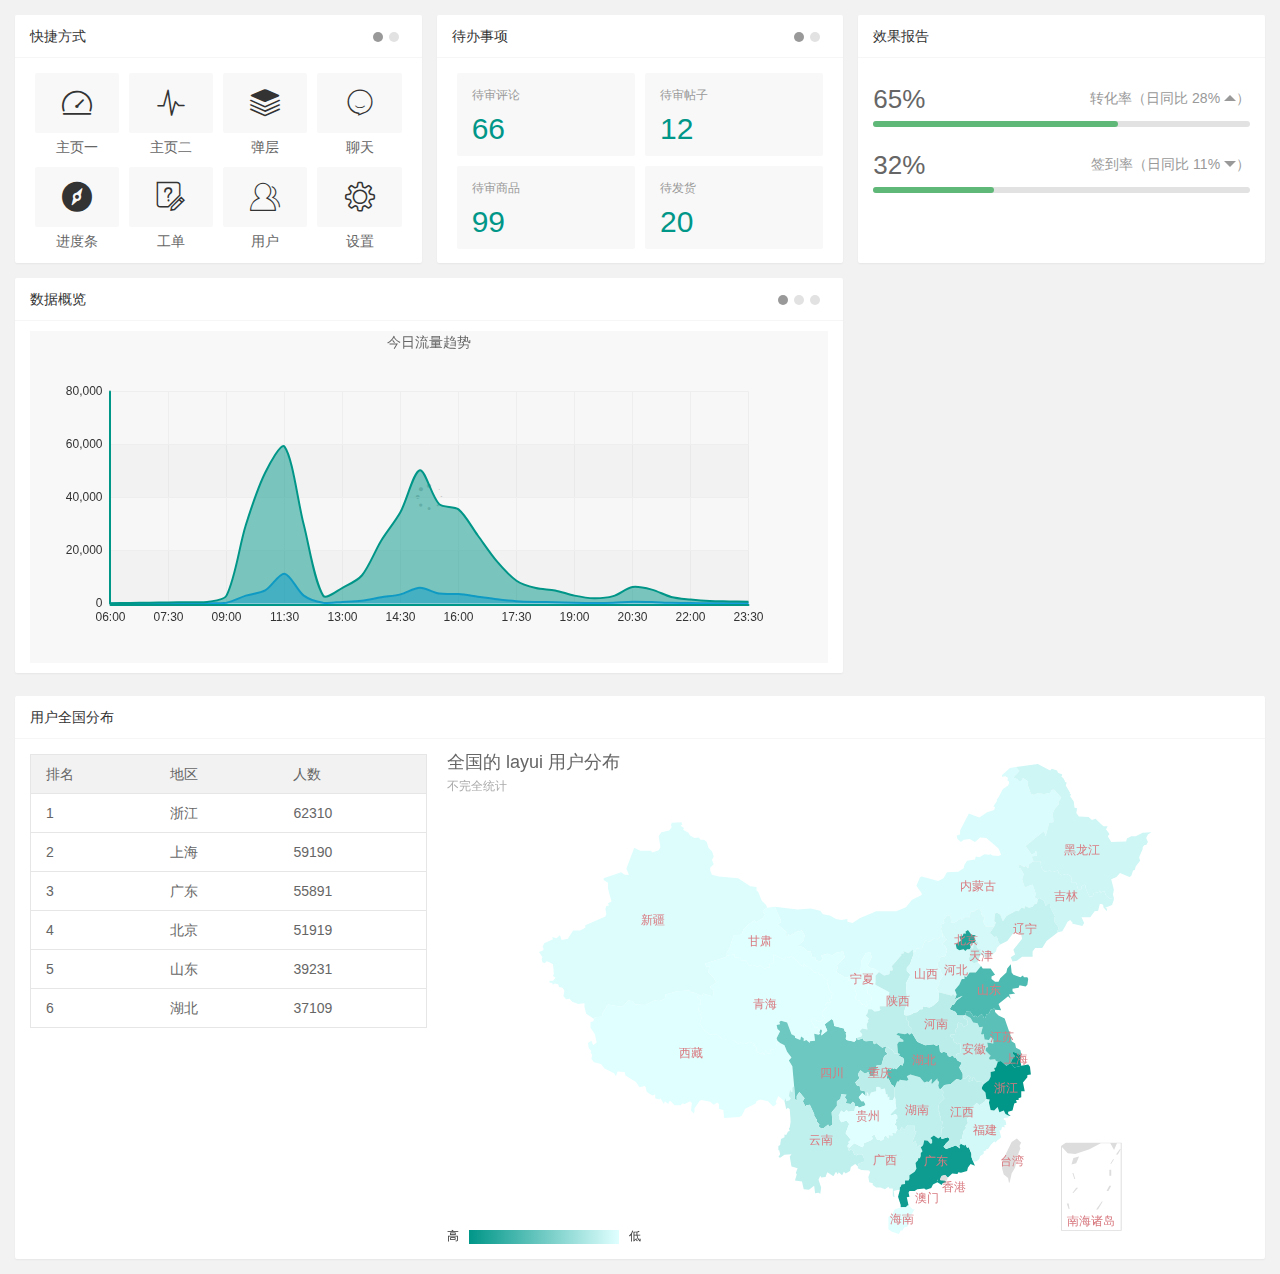
==== commit 96b1480d: "contextMenu" ====
--- a/page/main.html
+++ b/page/main.html
@@ -176,6 +176,61 @@
 					</div>
 				</div>
 			</div>
+			<div class="layui-col-sm12">
+				<div class="layui-card">
+					<div class="layui-card-header">用户全国分布</div>
+					<div class="layui-card-body">
+						<div class="layui-row layui-col-space15">
+							<div class="layui-col-sm4">
+								<table class="layui-table layuiadmin-page-table" lay-skin="line">
+									<thead>
+										<tr>
+											<th>排名</th>
+											<th>地区</th>
+											<th>人数</th>
+										</tr>
+									</thead>
+									<tbody>
+										<tr>
+											<td>1</td>
+											<td>浙江</td>
+											<td>62310</td>
+										</tr>
+										<tr>
+											<td>2</td>
+											<td>上海</td>
+											<td>59190</td>
+										</tr>
+										<tr>
+											<td>3</td>
+											<td>广东</td>
+											<td>55891</td>
+										</tr>
+										<tr>
+											<td>4</td>
+											<td>北京</td>
+											<td>51919</td>
+										</tr>
+										<tr>
+											<td>5</td>
+											<td>山东</td>
+											<td>39231</td>
+										</tr>
+										<tr>
+											<td>6</td>
+											<td>湖北</td>
+											<td>37109</td>
+										</tr>
+									</tbody>
+								</table>
+							</div>
+							<div class="layui-col-sm8">
+								<div id="LAY-index-pagethree" style="height: 500px;"></div>
+							</div>
+						</div>
+					</div>
+				</div>
+			</div>
 		</div>
 	</div>
 
--- a/css/main.css
+++ b/css/main.css
@@ -147,6 +147,18 @@
 /* 公共样式 */
 .childrenBody{background-color: #f2f2f2;color: #666;}
 .layui-fluid {padding: 15px;}
+.text-right {
+    text-align: right;
+}
+.text-left {
+    text-align: left;
+}
+.text-center{
+    text-align: center;
+}
+.layui-form.model-form {
+    padding: 25px 30px 0 0
+}
 
 /* 首页轮播图 s */
 .layadmin-carousel {
